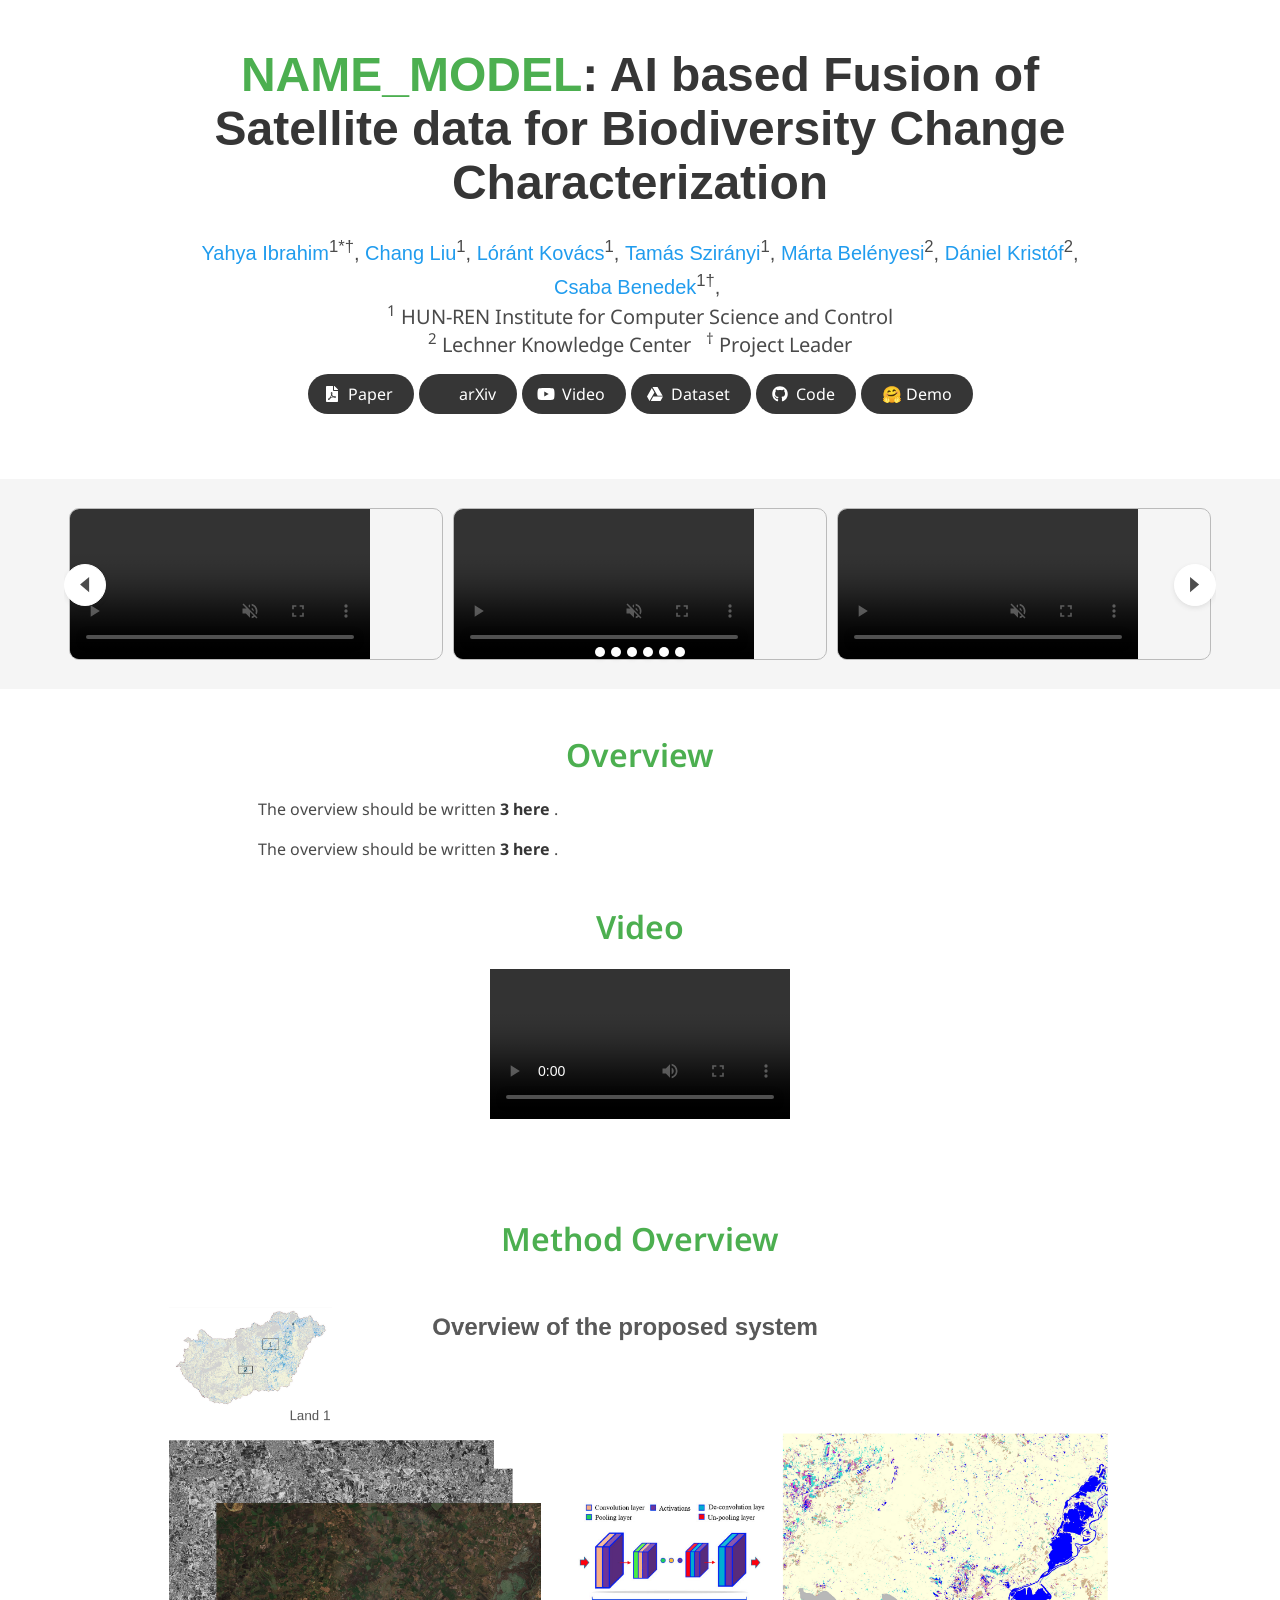
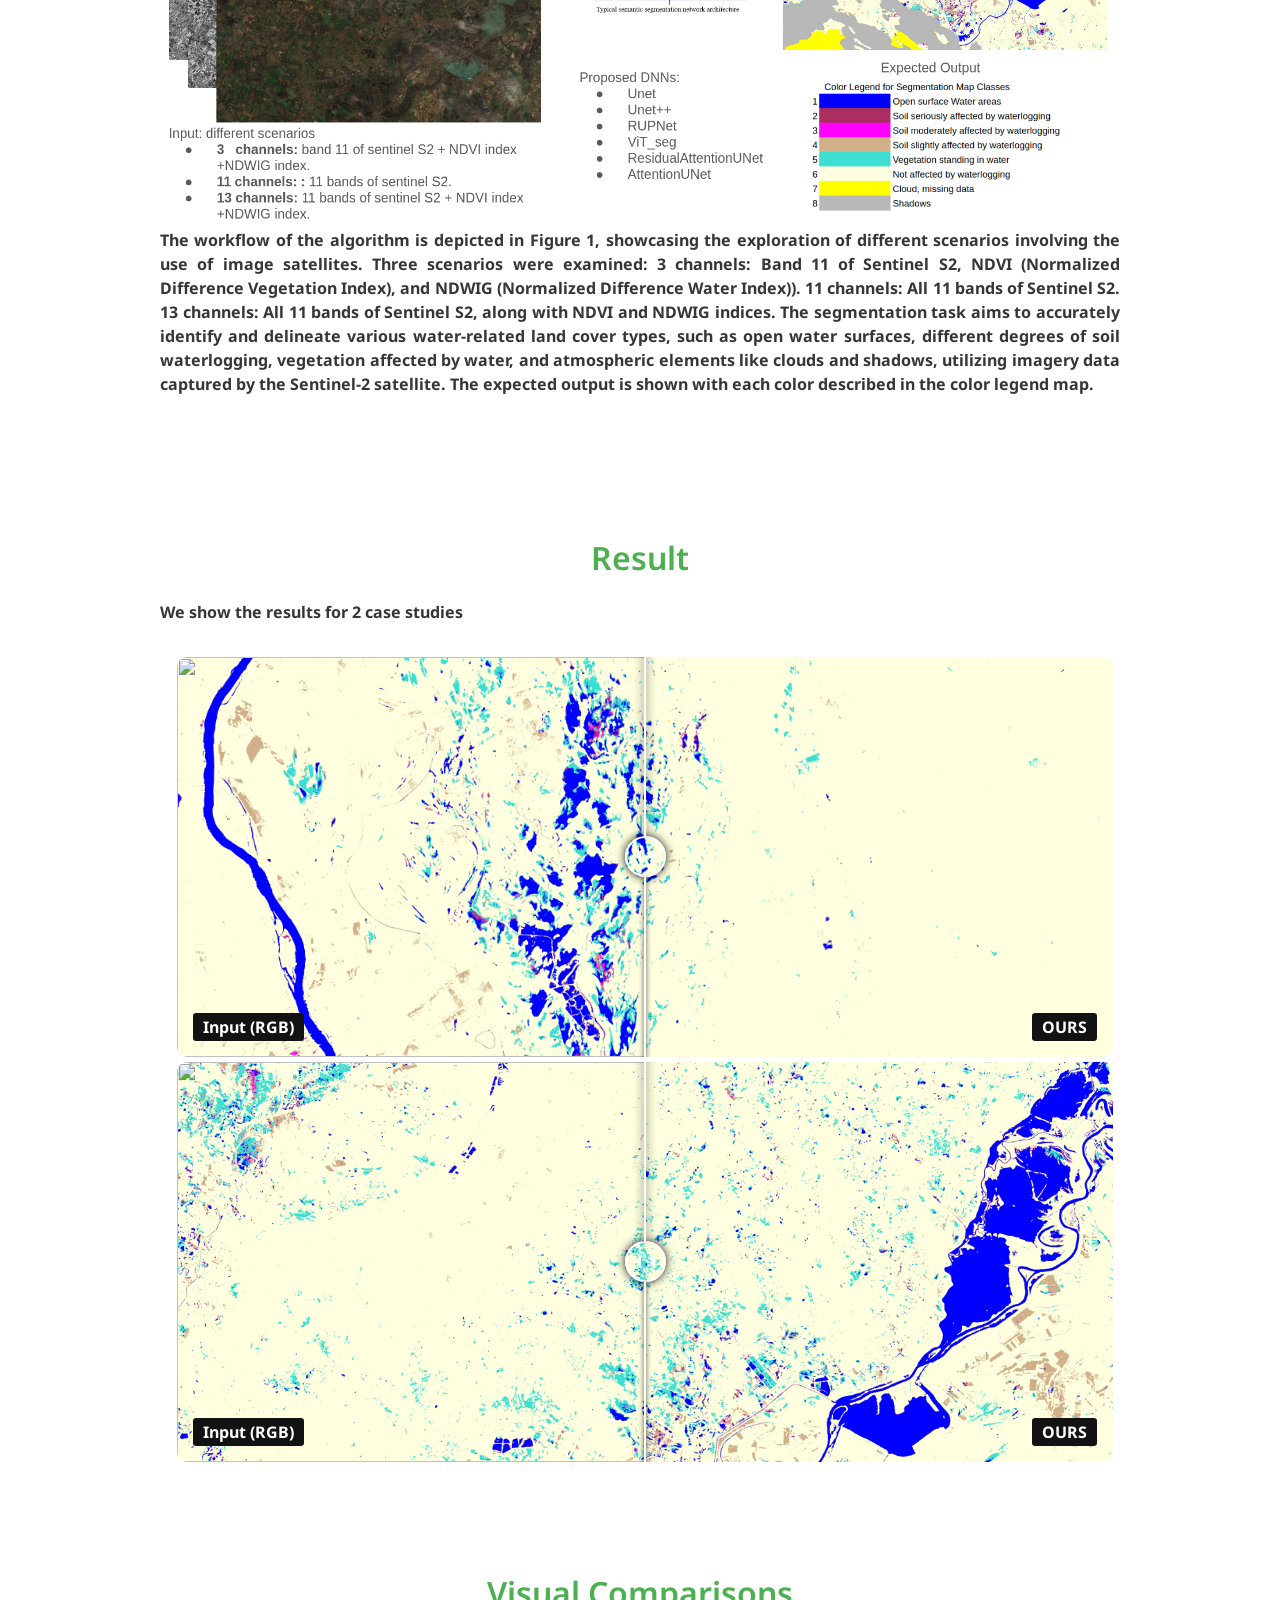
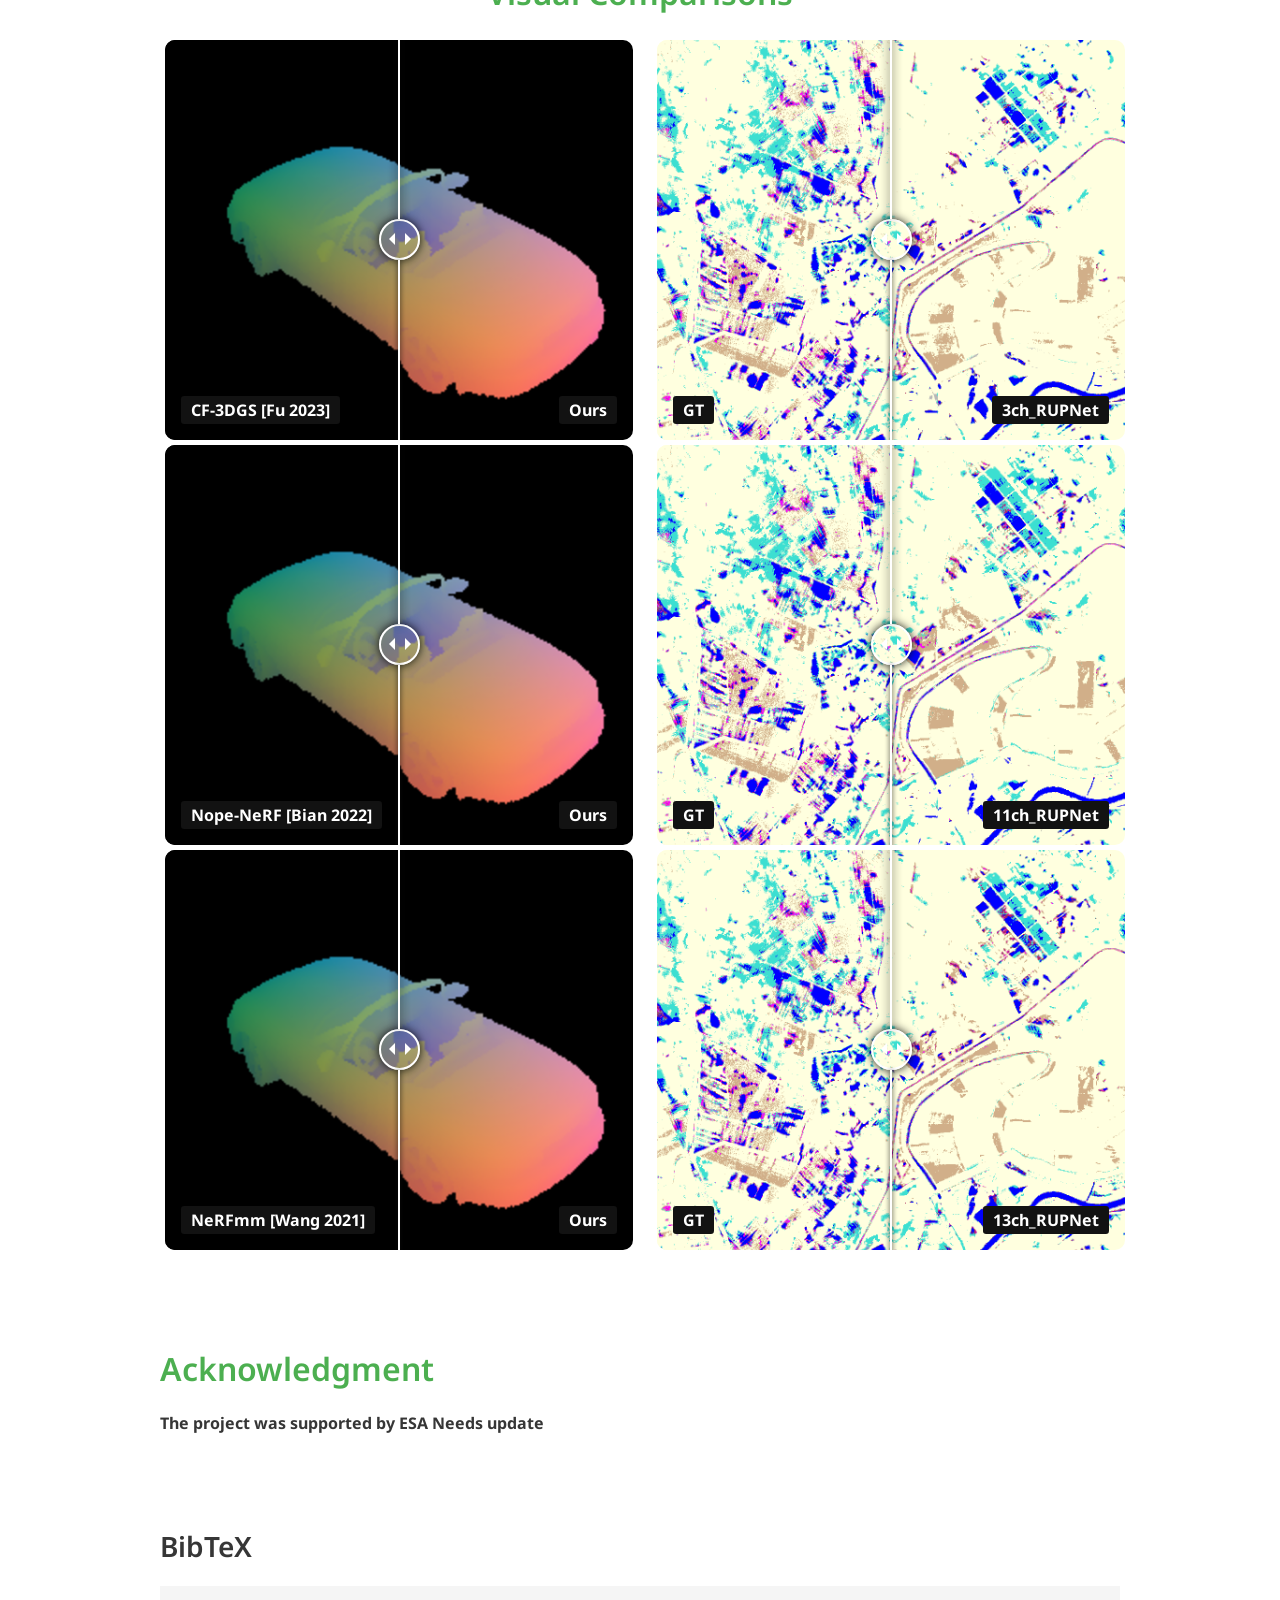
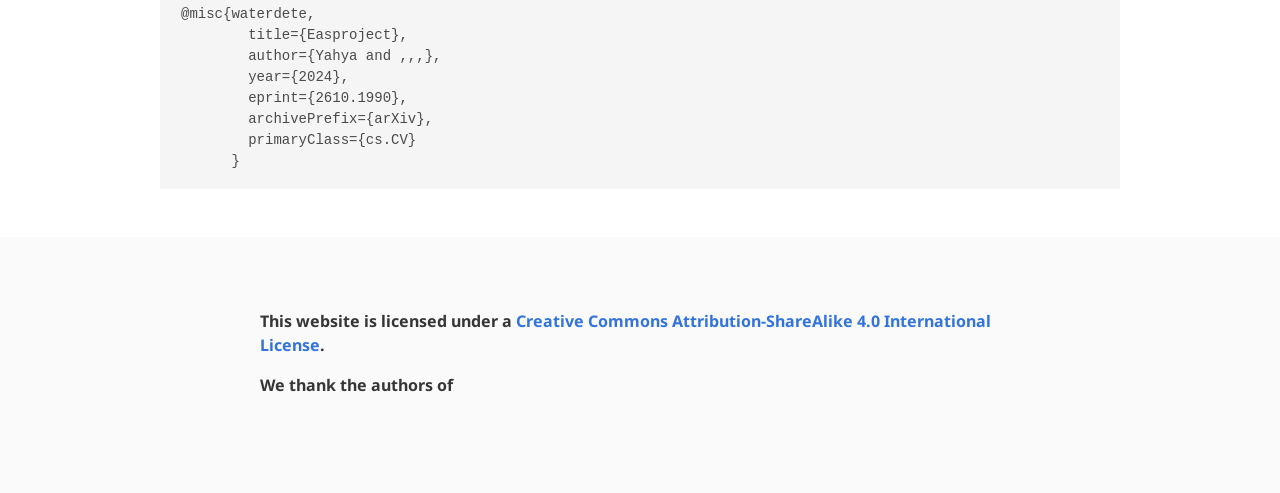
==== index.html @ 088ad0be "Update index.html" ====
<!DOCTYPE html>
<html>

<head>
  <!-- Google tag (gtag.js) -->
  <script async src="https://www.googletagmanager.com/gtag/js?id=G-55V1E709SK"></script>
  <script>
    window.dataLayer = window.dataLayer || [];
    function gtag(){dataLayer.push(arguments);}
    gtag('js', new Date());

    gtag('config', 'G-55V1E709SK');
  </script>

  <meta charset="utf-8">
  <meta name="description"
    content="AI based Fusion of Satellite data for Biodiversity Change Characterization">
  <meta name="keywords" content="AI, Satellite, Biodiversity, ESA">
  <meta name="viewport" content="width=device-width, initial-scale=1">
  <title>AI based Fusion of Satellite data for Biodiversity Change Characterization
  </title>

  <!-- Global site tag (gtag.js) - Google Analytics -->
  <script async src="https://www.googletagmanager.com/gtag/js?id=G-PYVRSFMDRL"></script>
  <script>
    window.dataLayer = window.dataLayer || [];

    function gtag() {
      dataLayer.push(arguments);
    }

    gtag('js', new Date());

    gtag('config', 'G-PYVRSFMDRL');
  </script>

  <link href="https://fonts.googleapis.com/css?family=Google+Sans|Noto+Sans|Castoro" rel="stylesheet">

  <link rel="stylesheet" href="./static/css/bulma.min.css">
  <link rel="stylesheet" href="./static/css/bulma-carousel.min.css">
  <link rel="stylesheet" href="./static/css//bulma-slider.min.css">
  <link rel="stylesheet" href="./static/css/fontawesome.all.min.css">
  <link rel="stylesheet" href="https://cdn.jsdelivr.net/gh/jpswalsh/academicons@1/css/academicons.min.css">
  <link rel="stylesheet" href="./static/css/index.css">

  <script src="https://ajax.googleapis.com/ajax/libs/jquery/3.5.1/jquery.min.js"></script>
  <script defer src="./static/js/fontawesome.all.min.js"></script>
  <script src="./static/js/bulma-carousel.min.js"></script>
  <script src="./static/js/bulma-slider.min.js"></script>
  <script src="./static/js/index.js"></script>
  <script src="./static/js/script.js"></script>

</head>

<body>

  <!-- <nav class="navbar" role="navigation" aria-label="main navigation">
  <div class="navbar-brand">
    <a role="button" class="navbar-burger" aria-label="menu" aria-expanded="false">
      <span aria-hidden="true"></span>
      <span aria-hidden="true"></span>
      <span aria-hidden="true"></span>
    </a>
  </div>
  <div class="navbar-menu">
    <div class="navbar-start" style="flex-grow: 1; justify-content: center;">
      <a class="navbar-item" href="">
      <span class="icon">
          <i class="fas fa-home"></i>
      </span>
      </a>
      <div class="navbar-item has-dropdown is-hoverable">
        <a class="navbar-link">
          More Research
        </a>
        <div class="navbar-dropdown">
          <a class="navbar-item" href="https://hypernerf.github.io">
            HyperNeRF
          </a>
          <a class="navbar-item" href="https://nerfies.github.io">
            Nerfies
          </a>
          <a class="navbar-item" href="https://latentfusion.github.io">
            LatentFusion
          </a>
          <a class="navbar-item" href="https://photoshape.github.io">
            PhotoShape
          </a>
        </div>
      </div>
    </div>
  </div>
</nav> -->


  <section class="hero">
    <div class="hero-body">
      <div class="container is-max-desktop">
        <div class="columns is-centered">
          <div class="column has-text-centered">
            <h1 class="title is-1 publication-title"><span
                style="color: #4CAF50 ;font-weight: bolder;">NAME_MODEL</span>: AI based Fusion of Satellite data for Biodiversity Change Characterization</h1>
            <div class="is-size-5 publication-authors">
              <span class="author-block">  
                <a href="https://scholar.google.com/citations?user=1ShbTvIAAAAJ&hl=en&oi=ao">Yahya Ibrahim</a><sup>1</sup><sup>*&dagger;</sup>,</span>
              <span class="author-block">
                <a href="https://scholar.google.com/citations?user=-azXsEwAAAAJ&hl=en">Chang Liu</a><sup>1</sup>,</span>
              <span class="author-block">
                <a href="https://scholar.google.com/citations?user=1IrhfMcAAAAJ&hl=en">Lóránt Kovács</a><sup>1</sup>,</span>
              <span class="author-block">
                <a href="https://scholar.google.com/citations?user=ykcDa9UAAAAJ&hl=en">Tamás Szirányi</a><sup>1</sup>,</span>
              <span class="author-block">
                <a href="https://www.researchgate.net/profile/Marta-Belenyesi-2">Márta Belényesi</a><sup>2</sup>,</span>
              <span class="author-block">
                <a href="https://scholar.google.com/citations?user=5u8-lusAAAAJ&hl=en&oi=ao">Dániel Kristóf</a><sup>2</sup>,</span>
              <span class="author-block">
                <a href="https://scholar.google.com/citations?user=aq0QsHYAAAAJ&hl=en">Csaba Benedek</a><sup>1</sup><sup>&dagger;</sup>,</span>
              <span class="author-block">
                
          </div>

          <!-- affiliations -->
          <div class="subtitle is-size-5">
          <!-- <div class="is-size-5 publication-authors"> -->
            <sup>1</sup> HUN-REN Institute for Computer Science and Control <br>
            <sup>2</sup> Lechner Knowledge Center &nbsp;
            <sup>&dagger;</sup> Project Leader
            <!-- <span class="author-block"><sup>1</sup> HUN-REN Institute for Computer Science and Control </span>
            <span class="author-block"><sup>2</sup> Lechner Knowledge Center</span> <br>
          </div>

          <!-- TODO: update paper and video link once upload -->
          <div class="column has-text-centered">
            <!-- <div class="publication-links"> -->
              <!-- PDF Link. -->
              <span class="link-block">
              <a href="https://arxiv.org/pdf/2403.20309.pdf"
                 class="external-link button is-normal is-rounded is-dark">
                <span class="icon">
                    <i class="fas fa-file-pdf"></i>
                </span>
                <span>Paper</span>
              </a>
              </span>
              <span class="link-block">
              <a href="https://arxiv.org/abs/2403.20309"
                 class="external-link button is-normal is-rounded is-dark">
                <span class="icon">
                    <i class="ai ai-arxiv"></i>
                </span>
                <span>arXiv</span>
              </a>
            </span>
              <!-- Video Link. -->
              <span class="link-block">
                <a href="https://www.youtube.com/watch?v=fxf_ypd7eD8" class="external-link button is-normal is-rounded is-dark">
                  <span class="icon">
                    <i class="fab fa-youtube"></i>
                  </span>
                  <span>Video</span>
                </a>
              </span>
            <span class="link-block">
  <a href="YOUR_DATASET_URL" class="external-link button is-normal is-rounded is-dark">
    <span class="icon">
      <i class="fab fa-google-drive"></i>
    </span>
    <span>Dataset</span>
  </a>
</span>
              <!-- Code Link. -->
              <span class="link-block">
                <a href="https://github.com/NVlabs/InstantSplat"
                  class="external-link button is-normal is-rounded is-dark">
                  <span class="icon">
                    <i class="fab fa-github"></i>
                  </span>
                  <span>Code</span>
                </a>
              </span>
              <!-- Demo Link. -->
              <span class="link-block">
                <a href="https://huggingface.co/spaces/Yahyasztaki/water_flooding_1"
                  class="external-link button is-normal is-rounded is-dark">
                  <span>🤗 Demo</span>
                </a>
              </span>
            </div>


          <!-- Video Link. -->
          <!-- <span class="link-block">
                  <a href="https://youtu.be/470hul75bSM" class="external-link button is-normal is-rounded is-dark">
                    <span class="icon">
                      <i class="fab fa-youtube"></i>
                    </span>
                    <span>Video</span>
                  </a> -->
          </span>
          <!-- Code Link. -->
          <!-- <span class="link-block">
                  <a href="https://github.com/VITA-Group/Instantsplat"
                    class="external-link button is-normal is-rounded is-dark">
                    <span class="icon">
                      <i class="fab fa-github"></i>
                    </span>
                    <span>Code</span>
                  </a>
                </span> -->
        </div>

      </div>
    </div>
    </div>
    </div>
    </div>
  </section>


  

  <section class="hero is-light is-small">
    <div class="hero-body">
      <div class="container">
        <div id="results-carousel" class=" carousel results-carousel">        
          <div class="item item-family">
            <video poster="" id="family" autoplay controls muted loop playsinline height="100%">
              <source src="./video.webm"
                      type="video/webm">
            </video>
          </div>          
          <div class="item item-horse">
            <video poster="" id="horse" autoplay controls muted loop playsinline height="100%">
              <source src="./video2.webm"
                      type="video/webm">
            </video>
          </div>
          <div class="item item-barn">
            <video poster="" id="barn" autoplay controls muted loop playsinline height="100%">
              <source src="./video.webm"
                      type="video/webm">
            </video>
          </div>
          <div class="item item-ignatius">
            <video poster="" id="ignatius" autoplay controls muted loop playsinline height="100%">
              <source src="./static/videos/ignatius.mp4"
                      type="video/mp4">
            </video>
          </div>
          <div class="item item-room">
            <video poster="" id="room" autoplay controls muted loop playsinline height="100%">
              <source src="./static/videos/5c3a_3_view.mp4"
                      type="video/mp4">
            </video>

        </div>
        <p>The results shown are derived from <strong>3 training views</strong>. Our method estimates poses, which are then interpolated to render the video.</p>
      </div>
    </div>
  </section>
    





  <section class="section">
    <div class="container is-max-desktop">
      <!-- Abstract. -->
      <div class="columns is-centered has-text-centered">
        <div class="column is-four-fifths">
          <h2 class="title is-3">Overview</h2>
          <div class="content has-text-justified">

            <p>
              The overview should be written <strong>3 here </strong>. 
                </p>
            <p>
              The overview should be written <strong>3 here </strong>. 
                </p>


          </div>
        </div>
      </div>
      <!--/ Abstract. -->
      <div class="column is-four-fifths"></div>
      <div class="has-text-centered">
        <h2 class="title is-3">Video</h2>
        <!-- TODO replace the place holder video with the correct video and delete the plaveholder video from folder -->
        <video controls>
          <source src="static/videos/demo1.mp4" type="video/mp4">
          <!-- <source src="static/videos/InstantSplat.mp4" type="video/mp4"> -->
          Your browser does not support the video.
        </video>
        <!-- The following is the way to insert through link -->
        <!-- <div class="publication-video">
          <iframe width="560" height="315" src="https://www.youtube.com/embed/470hul75bSM?si=7F9NL8zWbU9GtqHb"
            title="YouTube video player" frameborder="0" allow="accelerometer; autoplay; 
         encrypted-media; " allowfullscreen></iframe> -->
      </div>
    </div>
    </div>
  </section>


  <section class="section">
    <div class="container is-max-desktop">
      <!-- Concurrent Work. -->
      <div class="columns is-centered has-text-centered">
        <div class="column is-full-width">
          <h2 class="title is-3">Method Overview</h2>
          <div class="content has-text-justified">
            <img src="./images/overflow.png">

            <p><strong>The workflow of the algorithm is depicted in Figure 1, showcasing the exploration of different scenarios involving the use of image satellites. Three scenarios were examined:
3 channels: Band 11 of Sentinel S2, NDVI (Normalized Difference Vegetation Index), and NDWIG (Normalized Difference Water Index)).
11 channels: All 11 bands of Sentinel S2.
13 channels: All 11 bands of Sentinel S2, along with NDVI and NDWIG indices.
The segmentation task aims to accurately identify and delineate various water-related land cover types, such as open water surfaces, different degrees of soil waterlogging, vegetation affected by water, and atmospheric elements like clouds and shadows, utilizing imagery data captured by the Sentinel-2 satellite. The expected output is shown with each color described in the color legend map.
</p>

          </div>
        </div>
      </div>
      <!--/ Concurrent Work. -->

    </div>
  </section>



  <section class="section">
    <div class="container is-max-desktop">
      <div class="columns is-centered has-text-centered">
        <div class="column is-full-width">
          <h2 class="title is-3">Result</h2>
          <div class="content has-text-justified">
           
            <p>We show the results for 2 case studies </p>

        
              <div class="column">
            <div class="columns is-centered">
              <div class="column content">
                      <div id="examplemine" class="bal-container-small">

                    <div class="bal-after">
                      <img src="./20240129.png">
                      <div class="bal-afterPosition afterLabel" style="z-index:1;">
                         OURS
                      </div>
                    </div>
     <div class="bal-before" style="width:75.4968152866242%;">
                      <div class="bal-before-inset" style="width: 1024px;">
                        <img src="./rgb.jpg">
                        <div class="bal-beforePosition beforeLabel">
                          Input (RGB)
                        </div>
                      </div>
                    </div>
                        
                    <div class="bal-handle" style="left:25.4968152866242%;">
                      <span class=" handle-left-arrow"></span>
                      <span class="handle-right-arrow"></span>
                    </div>
                     
                  </div>
                                      <div id="examplemine2" class="bal-container-small">

                    <div class="bal-after">
                      <img src="./20240129_11_oursss.png">
                      <div class="bal-afterPosition afterLabel" style="z-index:1;">
                         OURS
                      </div>
                    </div>
     <div class="bal-before" style="width:75.4968152866242%;">
                      <div class="bal-before-inset" style="width: 1024px;">
                        <img src="./test3_3.jpg">
                        <div class="bal-beforePosition beforeLabel">
                          Input (RGB)
                        </div>
                      </div>
                    </div>
                        
                    <div class="bal-handle" style="left:25.4968152866242%;">
                      <span class=" handle-left-arrow"></span>
                      <span class="handle-right-arrow"></span>
                    </div>
                     
                  </div>
                      </div>
      </div>
    </div>
          </div>
      </div>
    </div>

  </section>


  <section class="section">
    <div class="container is-max-desktop ">
      <div class=" has-text-centered">
        <h2 class="title is-3">Visual Comparisons</h2>
        <div class="content has-text-justified">
          <p>

          </p>
        </div>
        <div class="columns is-centered">
          <!-- Visual Effects. -->
          <div class="column">
            <div class="content">
              <div class="columns is-centered">
                <div class="column is-full-width">
                  <div id="example1" class="bal-container-small">

                    <div class="bal-after">
                      <img src="./locations_005.png">
                      <div class="bal-afterPosition afterLabel" style="z-index:1;">
                        Ours
                      </div>
                    </div>

                    <div class="bal-before" style="width:96.4968152866242%;">
                      <div class="bal-before-inset" style="width: 512px;">
                        <img src="./locations_005.png">
                        <div class="bal-beforePosition beforeLabel">
                          CF-3DGS [Fu 2023]
                        </div>
                      </div>
                    </div>

                    <div class="bal-handle" style="left:96.4968152866242%;">
                      <span class=" handle-left-arrow"></span>
                      <span class="handle-right-arrow"></span>
                    </div>

                  </div>


                  <div id="example2" class="bal-container-small">

                    <div class="bal-after">
                      <img src="./locations_005.png">
                      <div class="bal-afterPosition afterLabel">
                        Ours
                      </div>
                    </div>

                    <div class="bal-before" style="width: 50%;">
                      <div class="bal-before-inset" style="width: 512px;">
                        <img src="./locations_005.png">
                        <div class="bal-beforePosition beforeLabel">
                          Nope-NeRF [Bian 2022]
                        </div>
                      </div>
                    </div>

                    <div class="bal-handle" style="left: 50%;">
                      <span class=" handle-left-arrow"></span>
                      <span class="handle-right-arrow"></span>
                    </div>
                  </div>
                  <div id="example3" class="bal-container-small">

                    <div class="bal-after">
                      <img src="./locations_005.png">
                      <div class="bal-afterPosition afterLabel">
                        Ours
                      </div>
                    </div>

                    <div class="bal-before" style="width: 50%;">
                      <div class="bal-before-inset" style="width: 512px;">
                        <img src="./locations_005.png">
                        <div class="bal-beforePosition beforeLabel">
                          NeRFmm [Wang 2021]
                        </div>
                      </div>
                    </div>

                    <div class="bal-handle" style="left: 50%;">
                      <span class=" handle-left-arrow"></span>
                      <span class="handle-right-arrow"></span>
                    </div>
                  </div>

                </div>
              </div>
            </div>
          </div>


          <!--/ Visual Effects. -->

          <!-- Matting. -->
          <div class="column">
            <div class="columns is-centered">
              <div class="column content">

                <div id="example4" class="bal-container-small">
                  <div class="bal-after">
                    <img src="./images/20240129_3ch_RUPNet.png">
                    <div class="bal-afterPosition afterLabel" style="z-index:1;">
                      3ch_RUPNet
                    </div>
                  </div>

                  <div class="bal-before" style="width:62.10191082802548%;">
                    <div class="bal-before-inset" style="width: 512px;">
                      <img src="./images/20240129_GT.png">
                      <div class="bal-beforePosition beforeLabel">
                        GT
                      </div>
                    </div>
                  </div>

                  <div class="bal-handle" style="left:62.10191082802548%;">
                    <span class=" handle-left-arrow"></span>
                    <span class="handle-right-arrow"></span>
                  </div>

                </div>

                <div id="example5" class="bal-container-small">
                  <div class="bal-after">
                    <img src="./images/20240129_11ch_RUPNet.png">
                    <div class="bal-afterPosition afterLabel" style="z-index:1;">
                      11ch_RUPNet
                    </div>
                  </div>

                  <div class="bal-before" style="width:56.77179962894249%;">
                    <div class="bal-before-inset" style="width: 512px;">
                      <img src="./images/20240129_GT.png">
                      <div class="bal-beforePosition beforeLabel">
                        GT
                      </div>
                    </div>
                  </div>

                  <div class="bal-handle" style="left:56.77179962894249%;">
                    <span class=" handle-left-arrow"></span>
                    <span class="handle-right-arrow"></span>
                  </div>

                </div>
                <div id="example6" class="bal-container-small">
                  <div class="bal-after">
                    <img src="./images/20240129_13ch_RUPNet.png">
                    <div class="bal-afterPosition afterLabel" style="z-index:1;">
                      13ch_RUPNet
                    </div>
                  </div>

                  <div class="bal-before" style="width:56.77179962894249%;">
                    <div class="bal-before-inset" style="width: 512px;">
                      <img src="./images/20240129_GT.png">
                      <div class="bal-beforePosition beforeLabel">
                        GT
                      </div>
                    </div>
                  </div>

                  <div class="bal-handle" style="left:56.77179962894249%;">
                    <span class=" handle-left-arrow"></span>
                    <span class="handle-right-arrow"></span>
                  </div>
                </div>
              </div>
            </div>
          </div>
        </div>
      </div>


    </div>
  </section>

  <script>
    new BeforeAfter({
      id: '#example1'
    });
    new BeforeAfter({
      id: '#example2'
    });
    new BeforeAfter({
      id: '#example3'
    });
    new BeforeAfter({
      id: '#example4'
    });
    new BeforeAfter({
      id: '#example5'
    });
    new BeforeAfter({
      id: '#example6'
    });
    new BeforeAfter({
      id: '#examplemine'
    });
    new BeforeAfter({
      id: '#examplemine2'
    });



  </script>


<section class="section">
  <div class="container is-max-desktop">
    <div class="columns is-centered">
      <div class="column is-full-width">
        <h2 class="title is-3">Acknowledgment</h2>

        <div class="content has-text-justified">
          <p>
           The project was supported by ESA  Needs update
          </p>
         
        </div>
      </div>
    </div>

  </div>
</section> 


  <section class="section" id="BibTeX">
    <div class="container is-max-desktop content">
      <h2 class="title">BibTeX</h2>
      <pre><code>@misc{waterdete,
        title={Easproject}, 
        author={Yahya and ,,,},
        year={2024},
        eprint={2610.1990},
        archivePrefix={arXiv},
        primaryClass={cs.CV}
      }</code></pre>
    </div>
  </section>
  

  <!-- TODO: update the arxiv link and github -->
  <footer class="footer">
    <div class="container">
      <div class="content has-text-centered">
        <!-- <a class="icon-link" href="">
          <i class="fas fa-file-pdf"></i>
        </a> -->
        <!-- <a class="icon-link" href="" class="external-link" disabled>
          <i class="fab fa-github"></i> -->
        </a>
      </div>
      <div class="columns is-centered">
        <div class="column is-8">
          <div class="content">
            <p>
              This website is licensed under a <a rel="license"
                href="http://creativecommons.org/licenses/by-sa/4.0/">Creative
                Commons Attribution-ShareAlike 4.0 International License</a>.
            </p>
            <p>
              We thank the authors of

            </p>
          </div>
        </div>
      </div>
    </div>
  </footer>

</body>

</html>
---- static/css/index.css ----
body {
  font-family: 'Noto Sans', sans-serif;
}


.footer .icon-link {
    font-size: 25px;
    color: #000;
}

.link-block a {
    margin-top: 5px;
    margin-bottom: 5px;
}

.dnerf {
  font-variant: small-caps;
}


.teaser .hero-body {
  padding-top: 0;
  padding-bottom: 3rem;
}

.teaser {
  font-family: 'Google Sans', sans-serif;
}


.publication-title {
}

.publication-banner {
  max-height: parent;

}



.publication-banner video {
  position: relative;
  left: auto;
  top: auto;
  transform: none;
  object-fit: fit;
}

.publication-header .hero-body {
}

.publication-title {
    font-family: 'Google Sans', sans-serif;
}

.publication-authors {
    font-family: 'Google Sans', sans-serif;
}

.publication-venue {
    color: #555;
    width: fit-content;
    font-weight: bold;
}

.publication-awards {
    color: #ff3860;
    width: fit-content;
    font-weight: bolder;
}

.publication-authors {
}

.publication-authors a {
   color: hsl(204, 86%, 53%) !important;
}

.publication-authors a:hover {
    text-decoration: underline;
}

.author-block {
  display: inline-block;
}

.publication-banner img {
}

.publication-authors {
  /*color: #4286f4;*/
}

.publication-video {
    position: relative;
    width: 100%;
    height: 0;
    padding-bottom: 56.25%;

    overflow: hidden;
    border-radius: 10px !important;
}

.publication-video iframe {
    position: absolute;
    top: 0;
    left: 0;
    width: 100%;
    height: 100%;
}

.publication-body img {
}

.results-carousel {
  overflow: hidden;

}

.results-carousel .item {
  margin: 5px;
  overflow: hidden;
  border: 1px solid #bbb;
  border-radius: 10px;
  padding: 0;
  font-size: 0;
}

.results-carousel video {
  margin: 0;
}


.interpolation-panel {
  background: #f5f5f5;
  border-radius: 10px;
}

.interpolation-panel .interpolation-image {
  width: 100%;
  border-radius: 5px;
}

.interpolation-video-column {
}

.interpolation-panel .slider {
  margin: 0 !important;
}

.interpolation-panel .slider {
  margin: 0 !important;
}

#interpolation-image-wrapper {
  width: 100%;
}
#interpolation-image-wrapper img {
  border-radius: 5px;
}

.bal-container-small {
  position: relative;
  width: 100%;
  height: 400px;
  cursor: grab;
  overflow: hidden;
  border-radius: 10px;
  margin: 5px;
}

.bal-container-big {
  position: relative;
  width: 100%;
  height: 400px;
  cursor: grab;
  overflow: hidden;
}

.bal-after {
  display: block;
  position: absolute;
  top: 0;
  right: 0;
  bottom: 0;
  left: 0;
  width: 100%;
  height: 100%;
  overflow: hidden;
}

.bal-before {
  display: block;
  position: absolute;
  top: 0;
  /* right: 0; */
  bottom: 0;
  left: 0;
  width: 100%;
  height: 100%;
  z-index: 15;
  overflow: hidden;
}

.bal-before-inset {
  position: absolute;
  top: 0;
  bottom: 0;
  left: 0;
}

.bal-after img,
.bal-before img {
  object-fit: cover;
  position: absolute;
  width: 100%;
  height: 100%;
  object-position: 50% 50%;
  top: 0;
  bottom: 0;
  left: 0;
  -webkit-user-select: none;
  -khtml-user-select: none;
  -moz-user-select: none;
  -o-user-select: none;
  user-select: none;
}

.bal-beforePosition {
  background: #121212;
  color: #fff;
  left: 0;
  pointer-events: none;
  border-radius: 0.2rem;
  padding: 2px 10px;
}

.bal-afterPosition {
  background: #121212;
  color: #fff;
  right: 0;
  pointer-events: none;
  border-radius: 0.2rem;
  padding: 2px 10px;
}

.beforeLabel {
  position: absolute;
  bottom: 0;
  margin: 1rem;
  font-size: 1em;
  -webkit-user-select: none;
  -khtml-user-select: none;
  -moz-user-select: none;
  -o-user-select: none;
  user-select: none;
}

.afterLabel {
  position: absolute;
  bottom: 0;
  margin: 1rem;
  font-size: 1em;
  -webkit-user-select: none;
  -khtml-user-select: none;
  -moz-user-select: none;
  -o-user-select: none;
  user-select: none;
}

.bal-handle {
  height: 41px;
  width: 41px;
  position: absolute;
  left: 50%;
  top: 50%;
  margin-left: -20px;
  margin-top: -21px;
  border: 2px solid #fff;
  border-radius: 1000px;
  z-index: 20;
  pointer-events: none;
  box-shadow: 0 0 10px rgb(12, 12, 12);
}

.handle-left-arrow,
.handle-right-arrow {
  width: 0;
  height: 0;
  border: 6px inset transparent;
  position: absolute;
  top: 50%;
  margin-top: -6px;
}

.handle-left-arrow {
  border-right: 6px solid #fff;
  left: 50%;
  margin-left: -17px;
}

.handle-right-arrow {
  border-left: 6px solid #fff;
  right: 50%;
  margin-right: -17px;
}

.bal-handle::before {
  bottom: 50%;
  margin-bottom: 20px;
  box-shadow: 0 0 10px rgb(12, 12, 12);
}

.bal-handle::after {
  top: 50%;
  margin-top: 20.5px;
  box-shadow: 0 0 5px rgb(12, 12, 12);
}

.bal-handle::before,
.bal-handle::after {
  content: " ";
  display: block;
  width: 2px;
  background: #fff;
  height: 9999px;
  position: absolute;
  left: 50%;
  margin-left: -1.5px;
}

.section {
  width: 100%;
}


.title.is-3{
  color: #4CAF50;
}
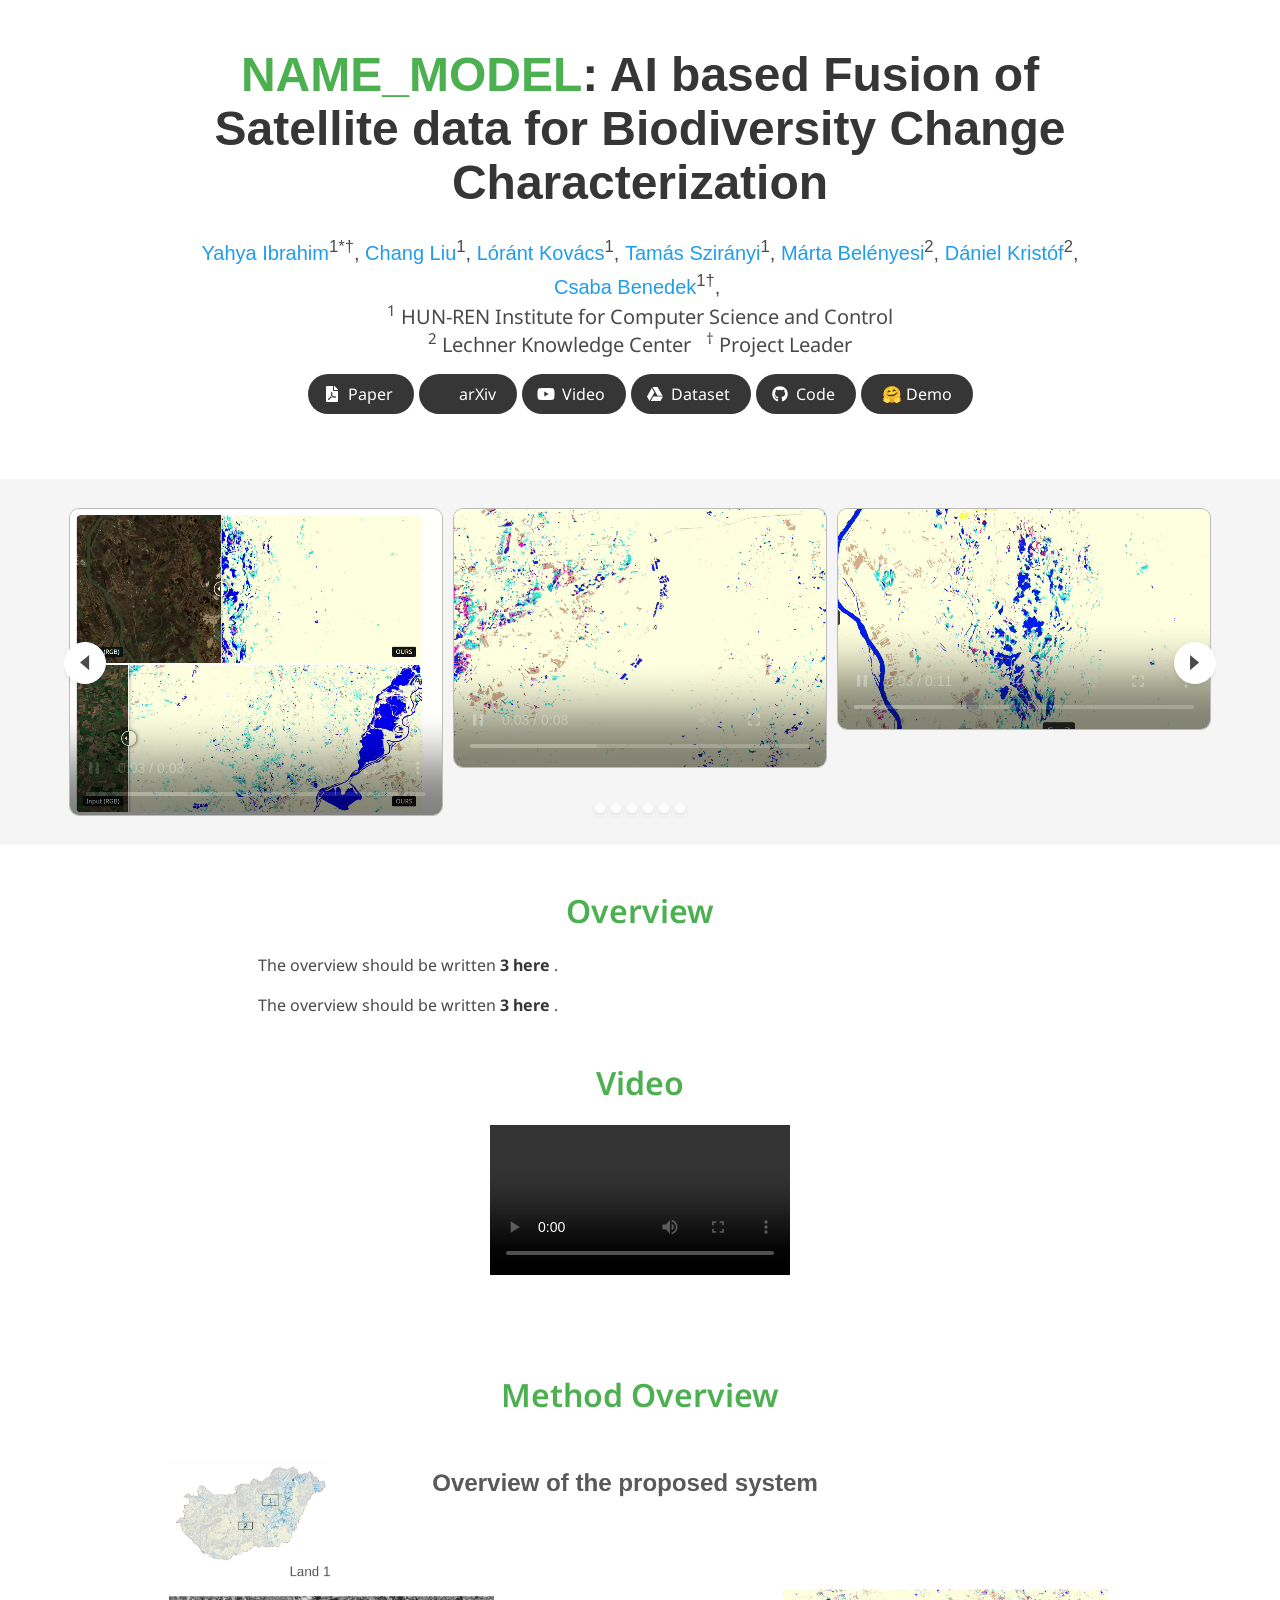
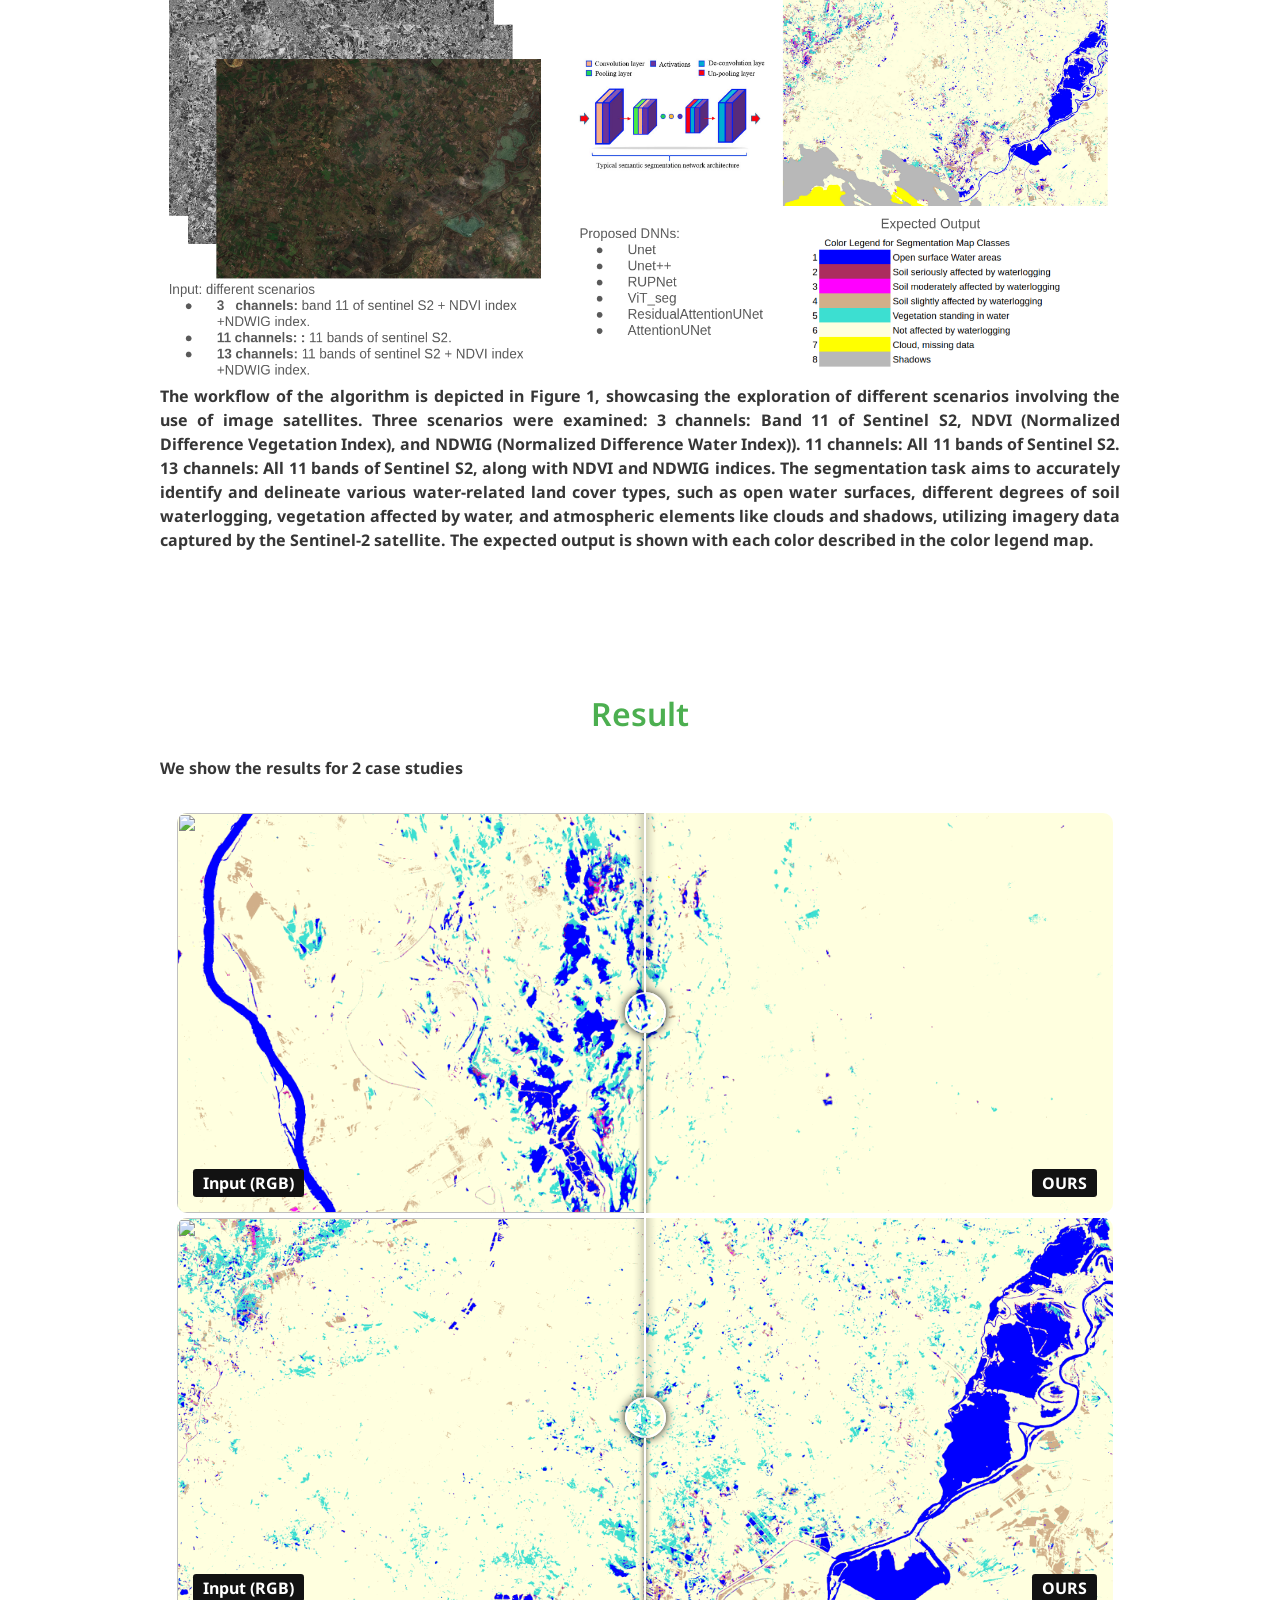
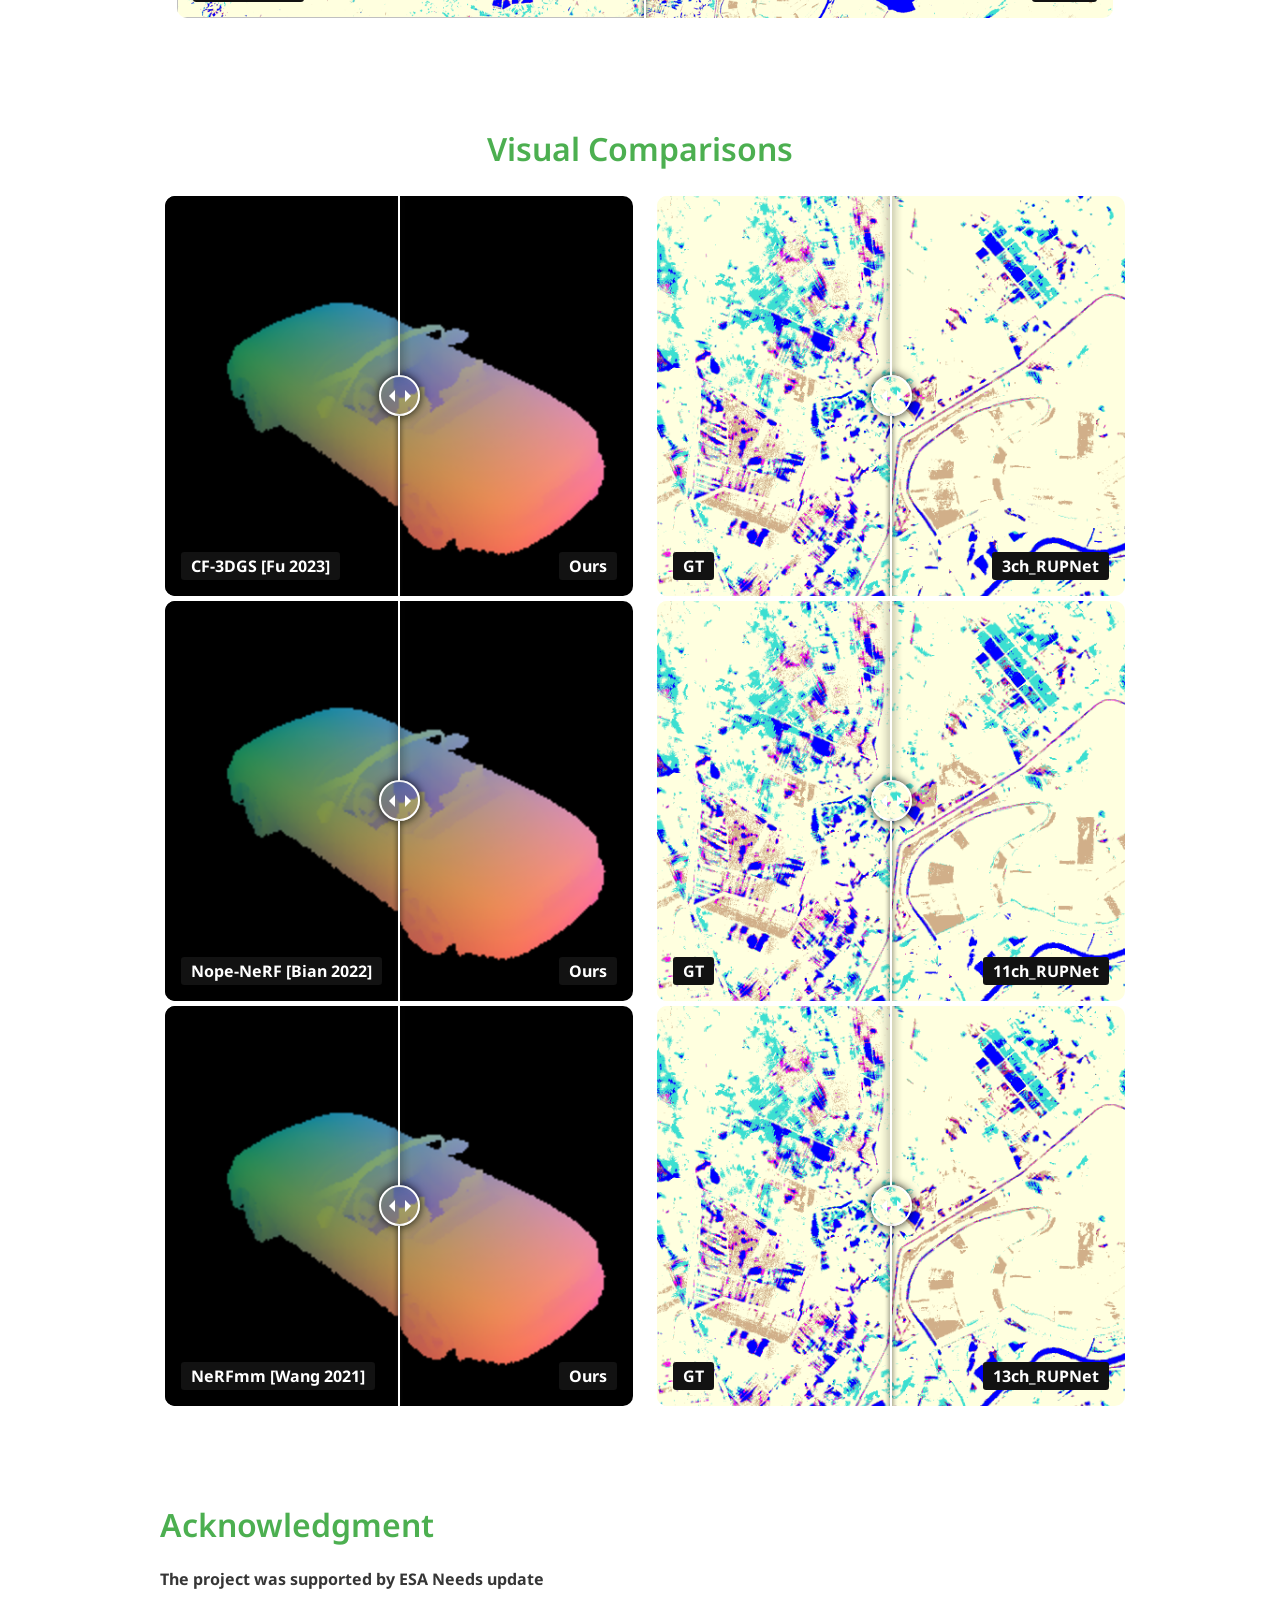
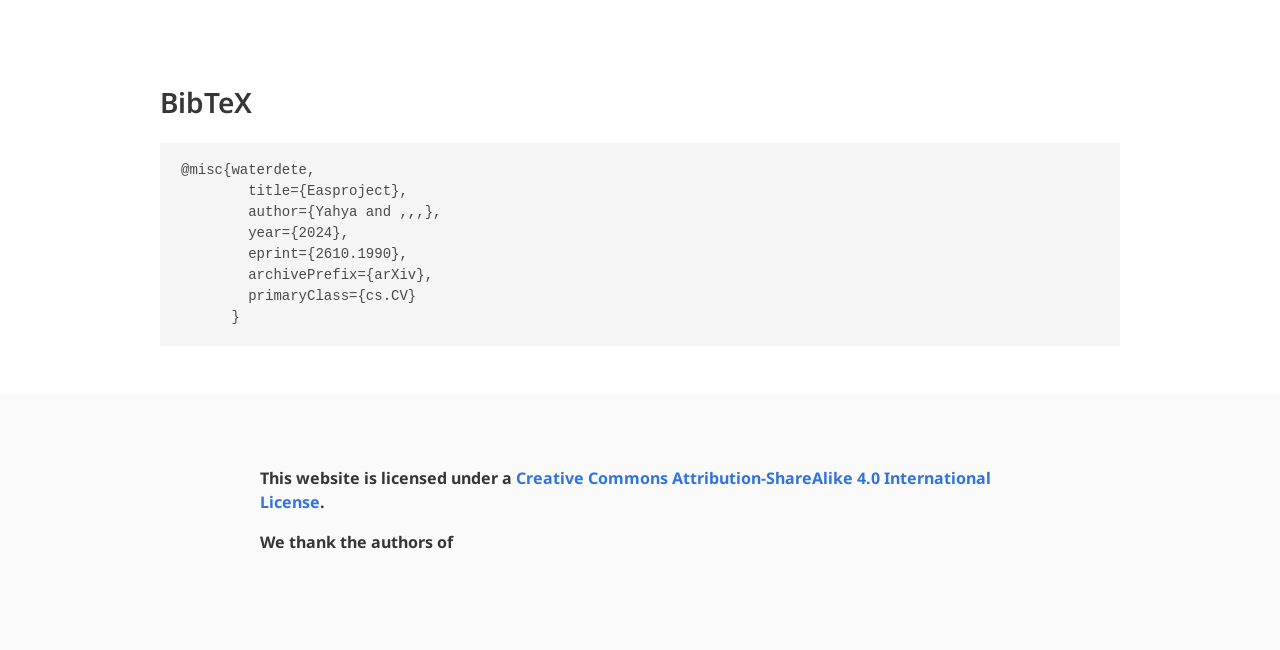
==== commit f79436ff: "Update index.html" ====
--- a/index.html
+++ b/index.html
@@ -237,7 +237,7 @@
           </div>
           <div class="item item-barn">
             <video poster="" id="barn" autoplay controls muted loop playsinline height="100%">
-              <source src="./video.webm"
+              <source src="./video3.webm"
                       type="video/webm">
             </video>
           </div>
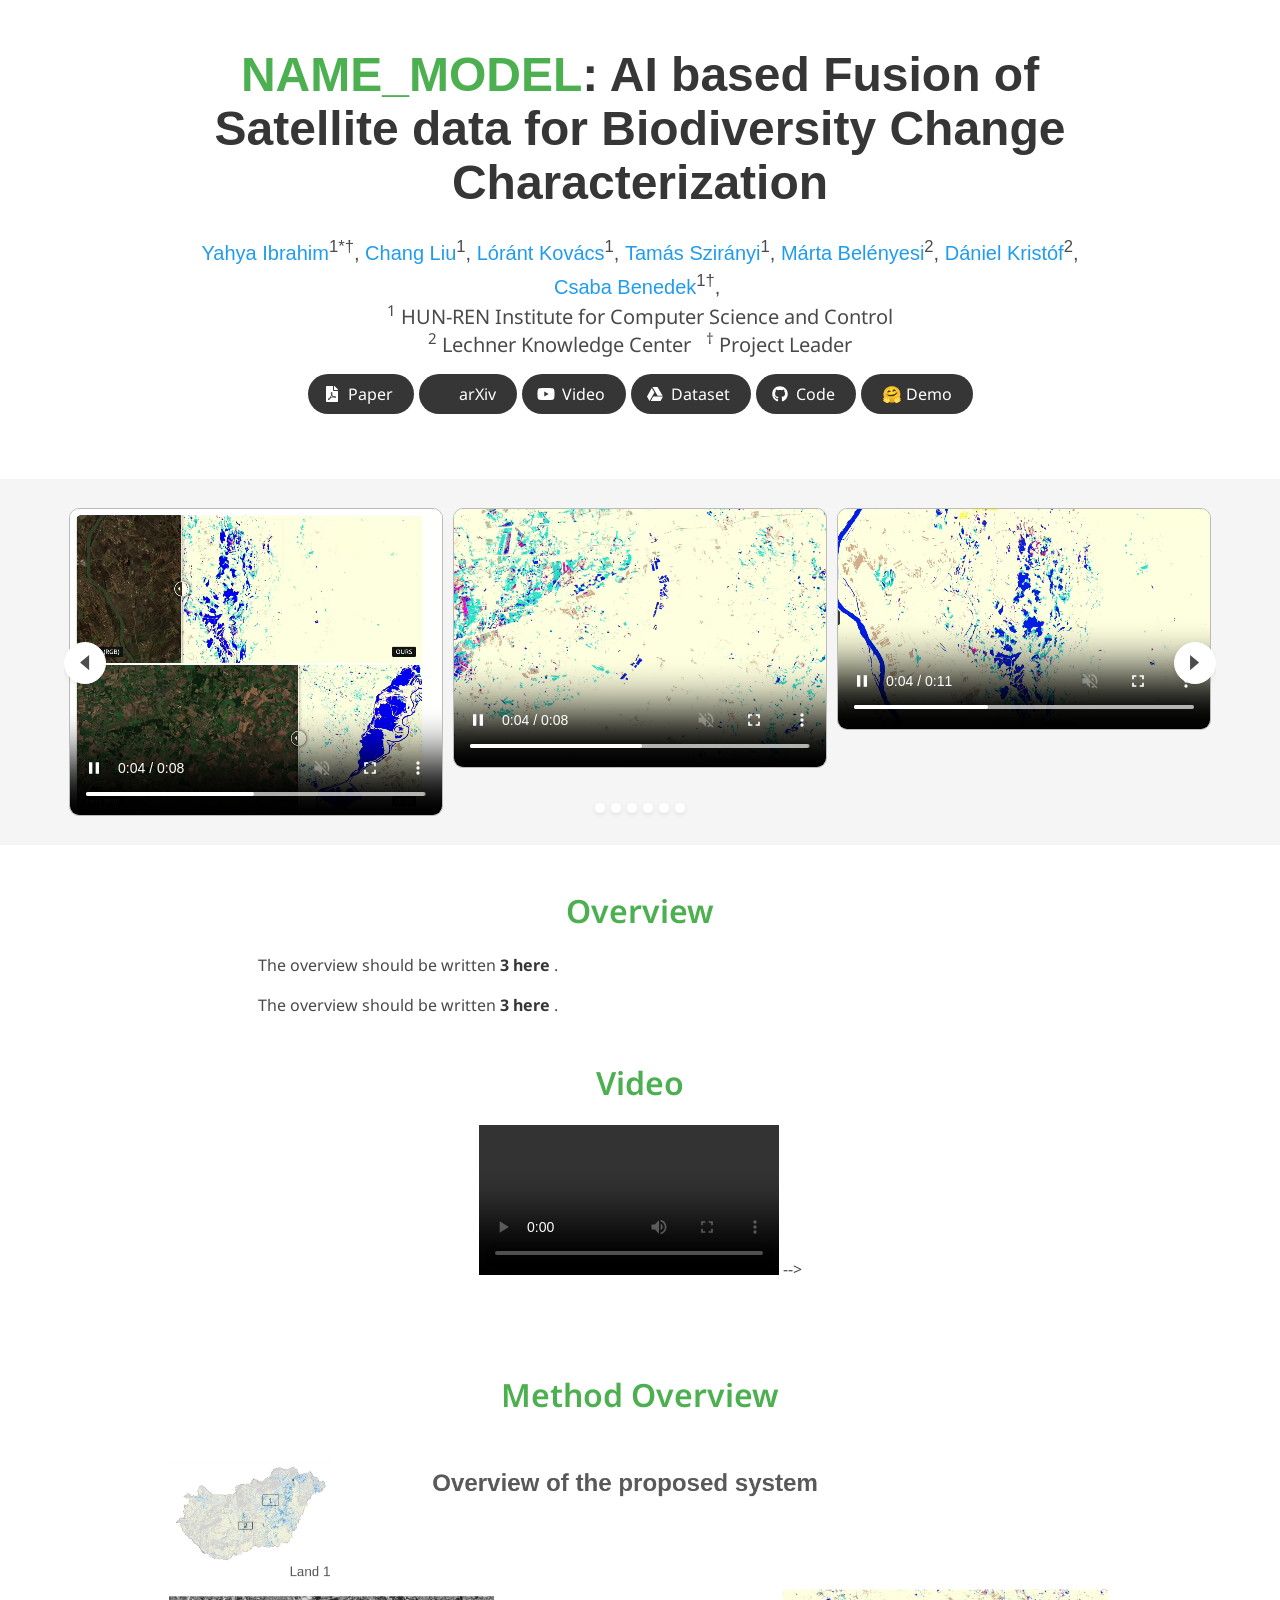
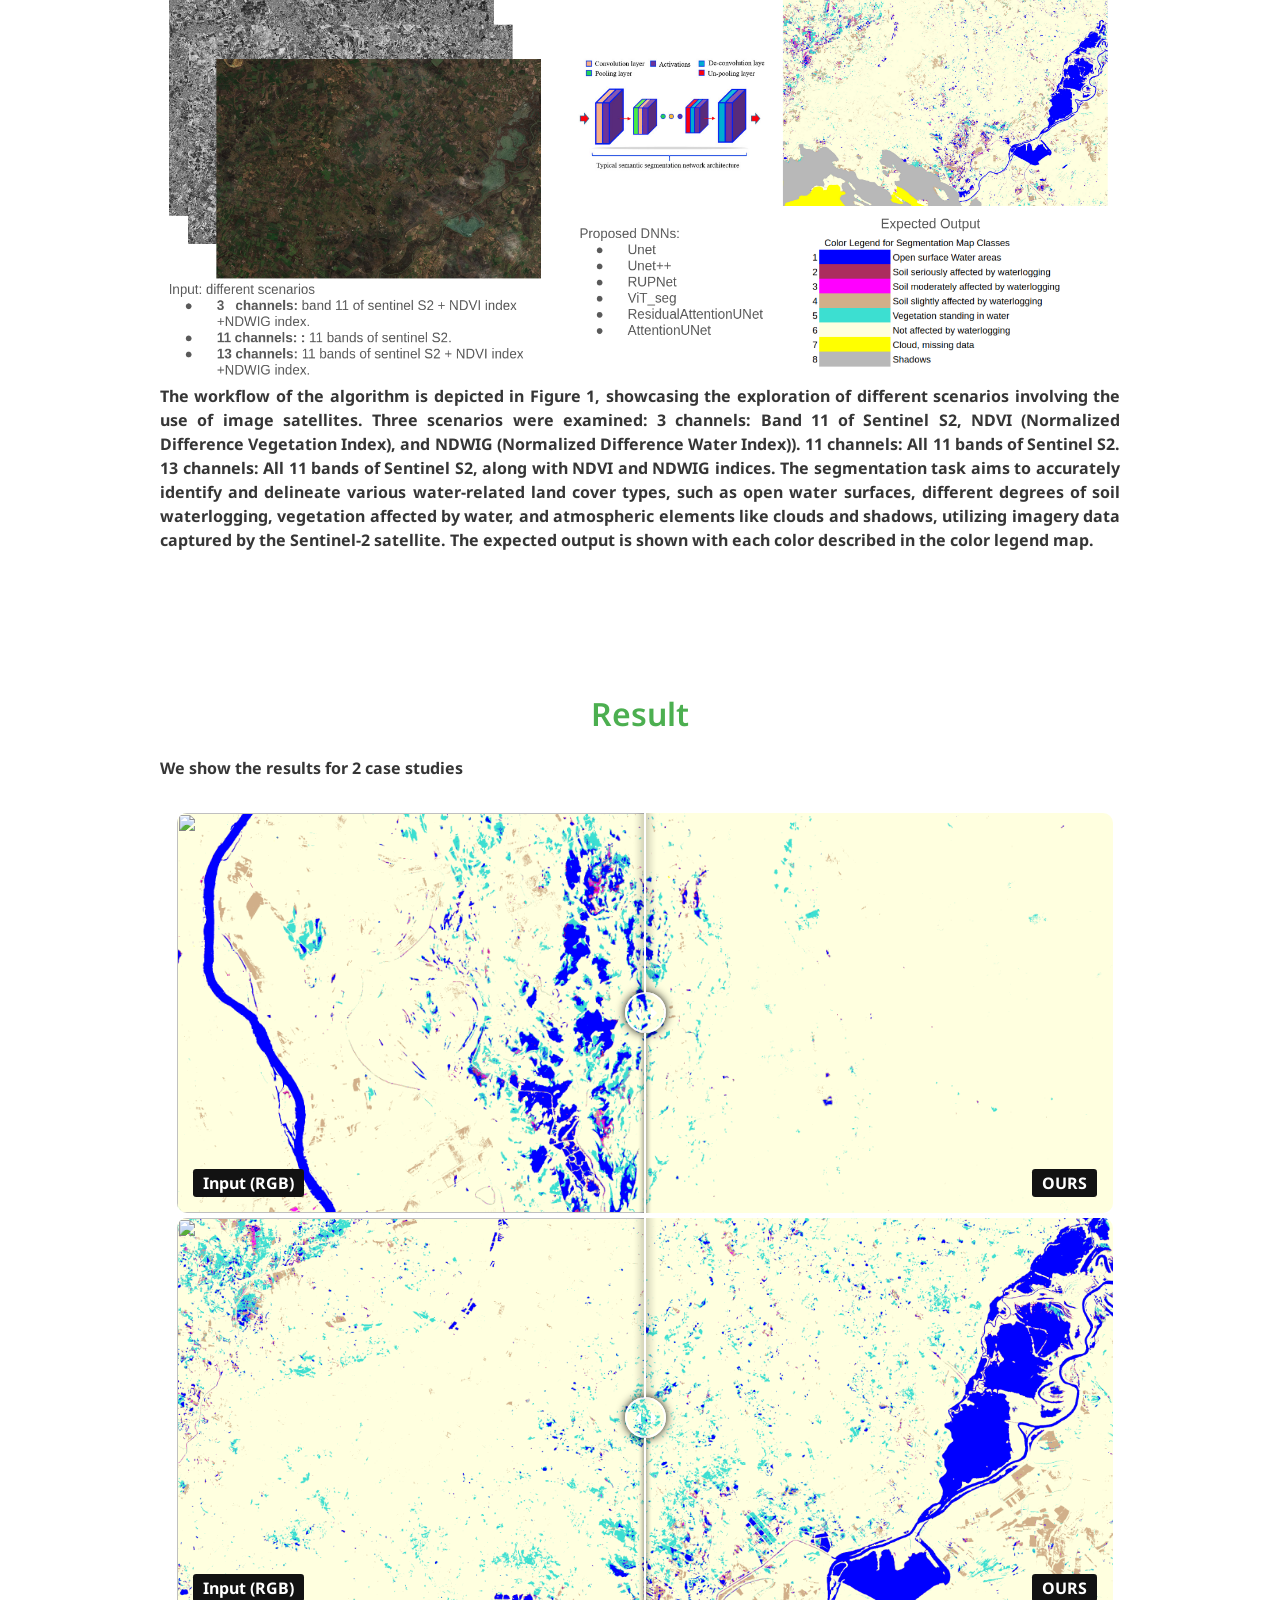
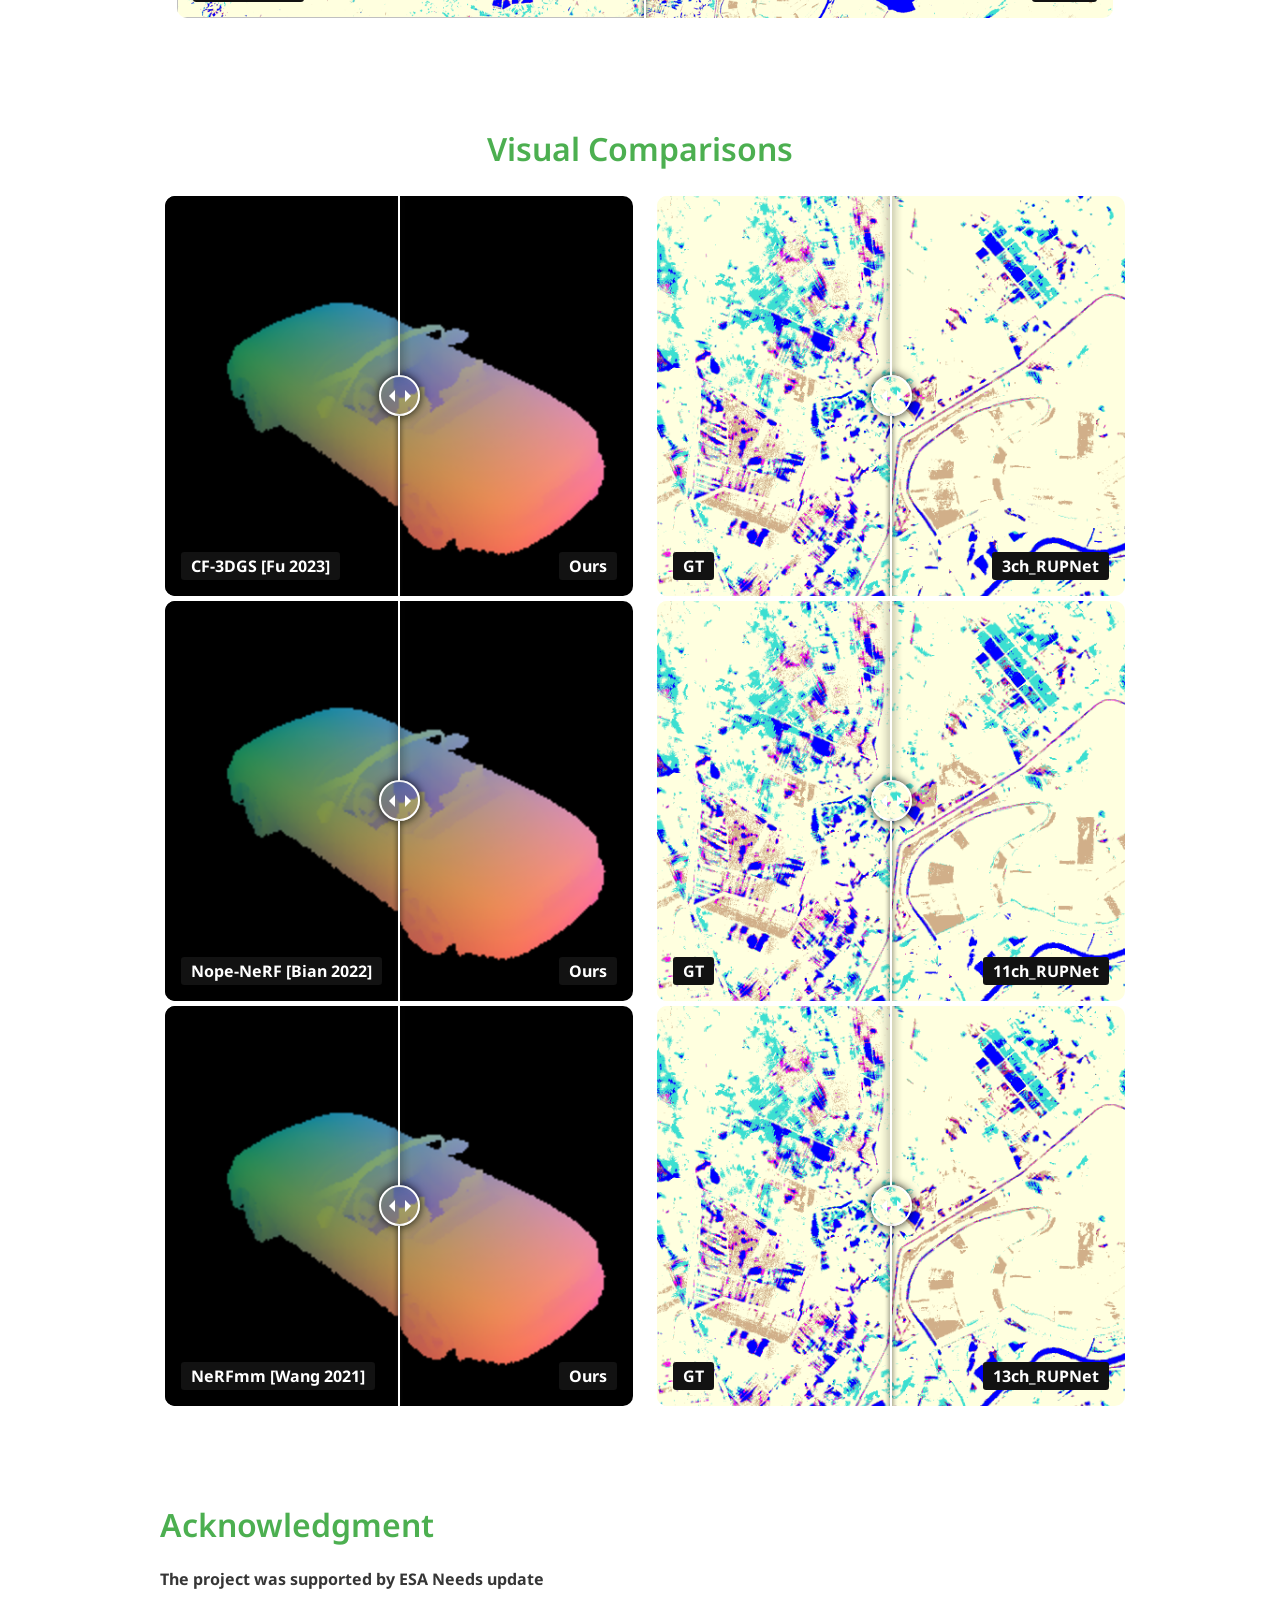
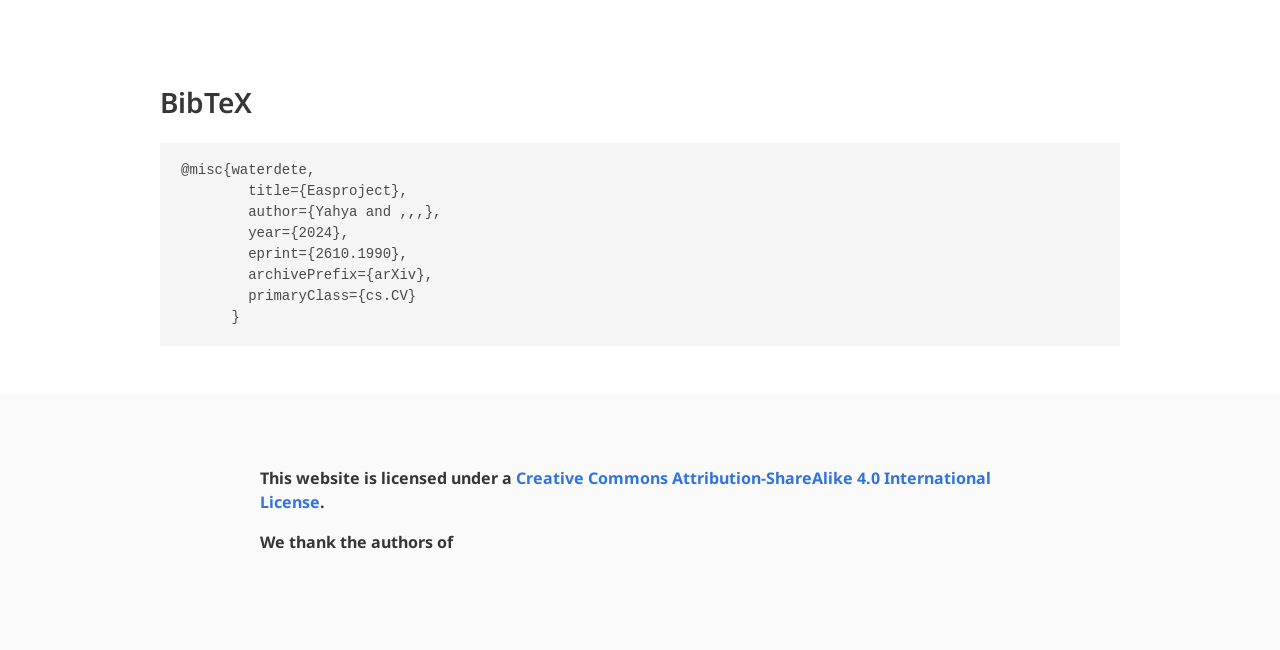
==== commit d0d548b5: "Update index.html" ====
--- a/index.html
+++ b/index.html
@@ -283,6 +283,7 @@
           </div>
         </div>
       </div>
+      <!--
       <!--/ Abstract. -->
       <div class="column is-four-fifths"></div>
       <div class="has-text-centered">
@@ -298,6 +299,7 @@
           <iframe width="560" height="315" src="https://www.youtube.com/embed/470hul75bSM?si=7F9NL8zWbU9GtqHb"
             title="YouTube video player" frameborder="0" allow="accelerometer; autoplay; 
          encrypted-media; " allowfullscreen></iframe> -->
+         -->
       </div>
     </div>
     </div>
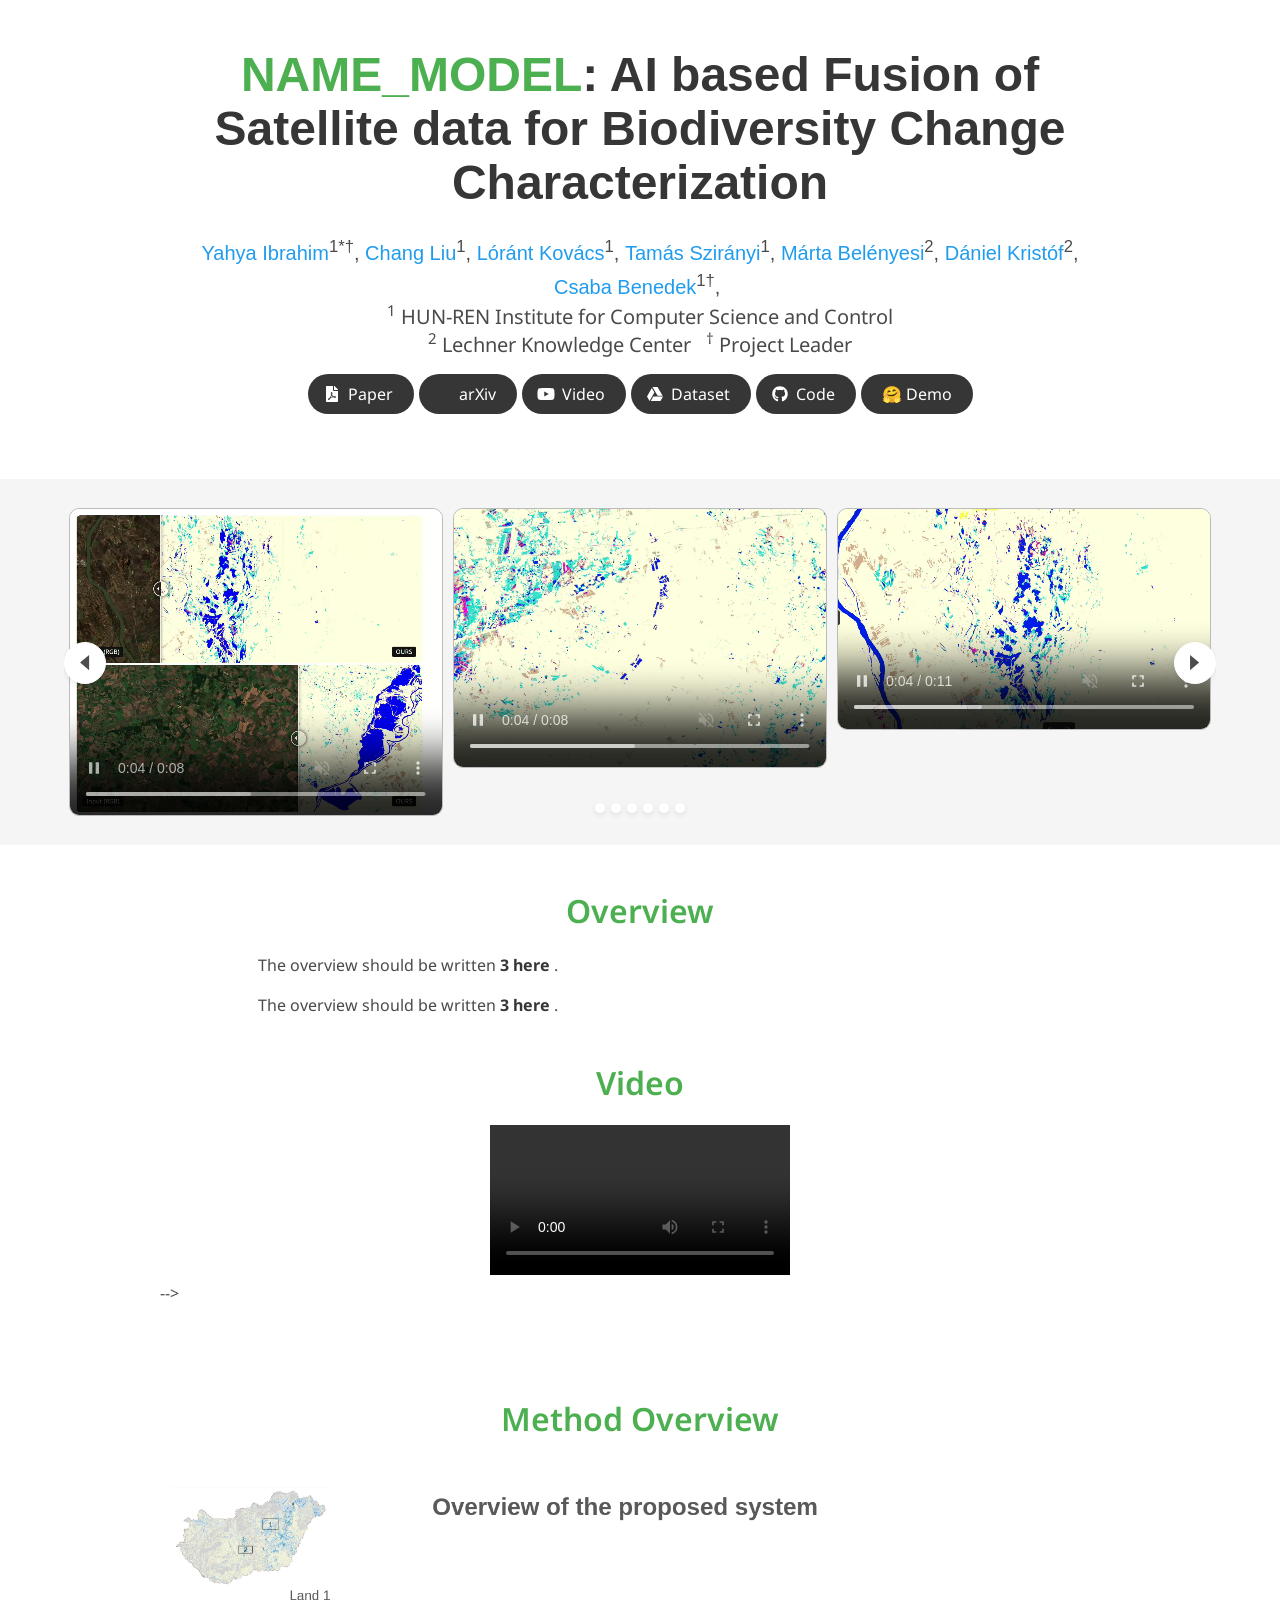
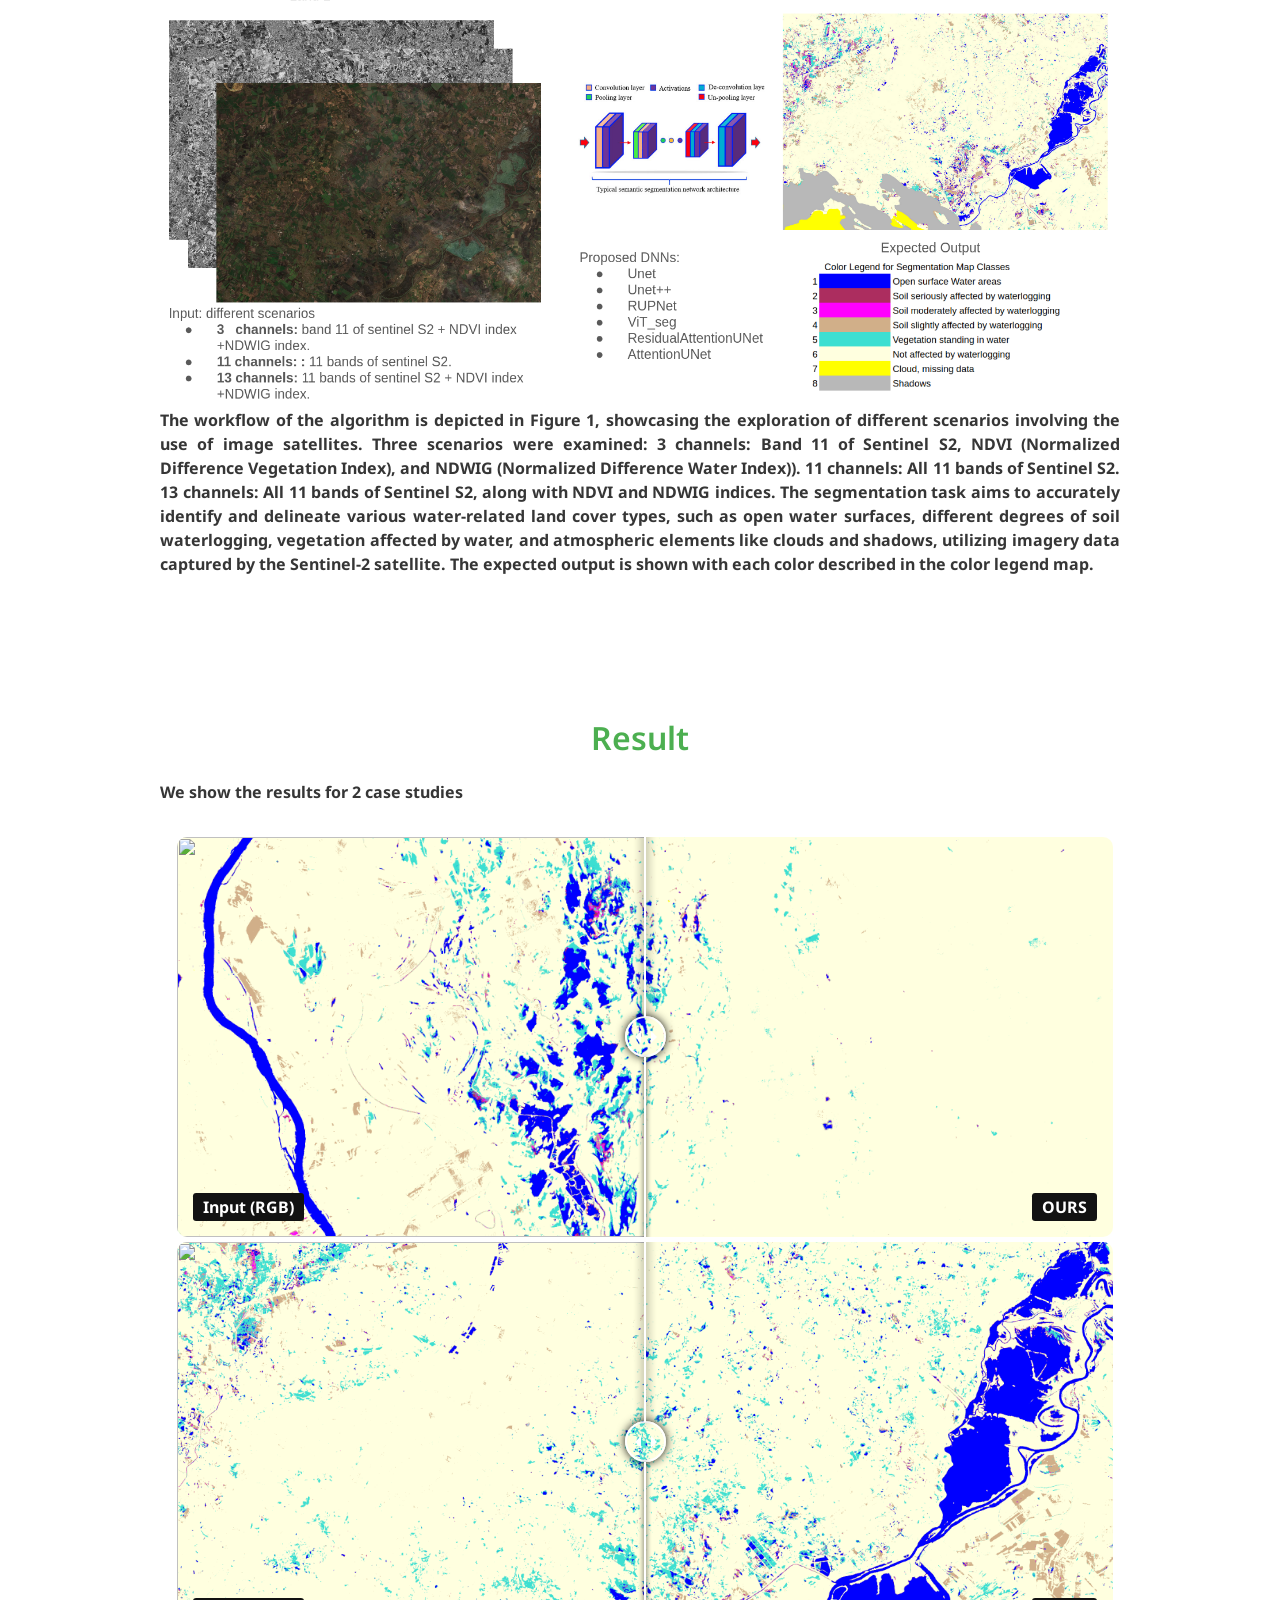
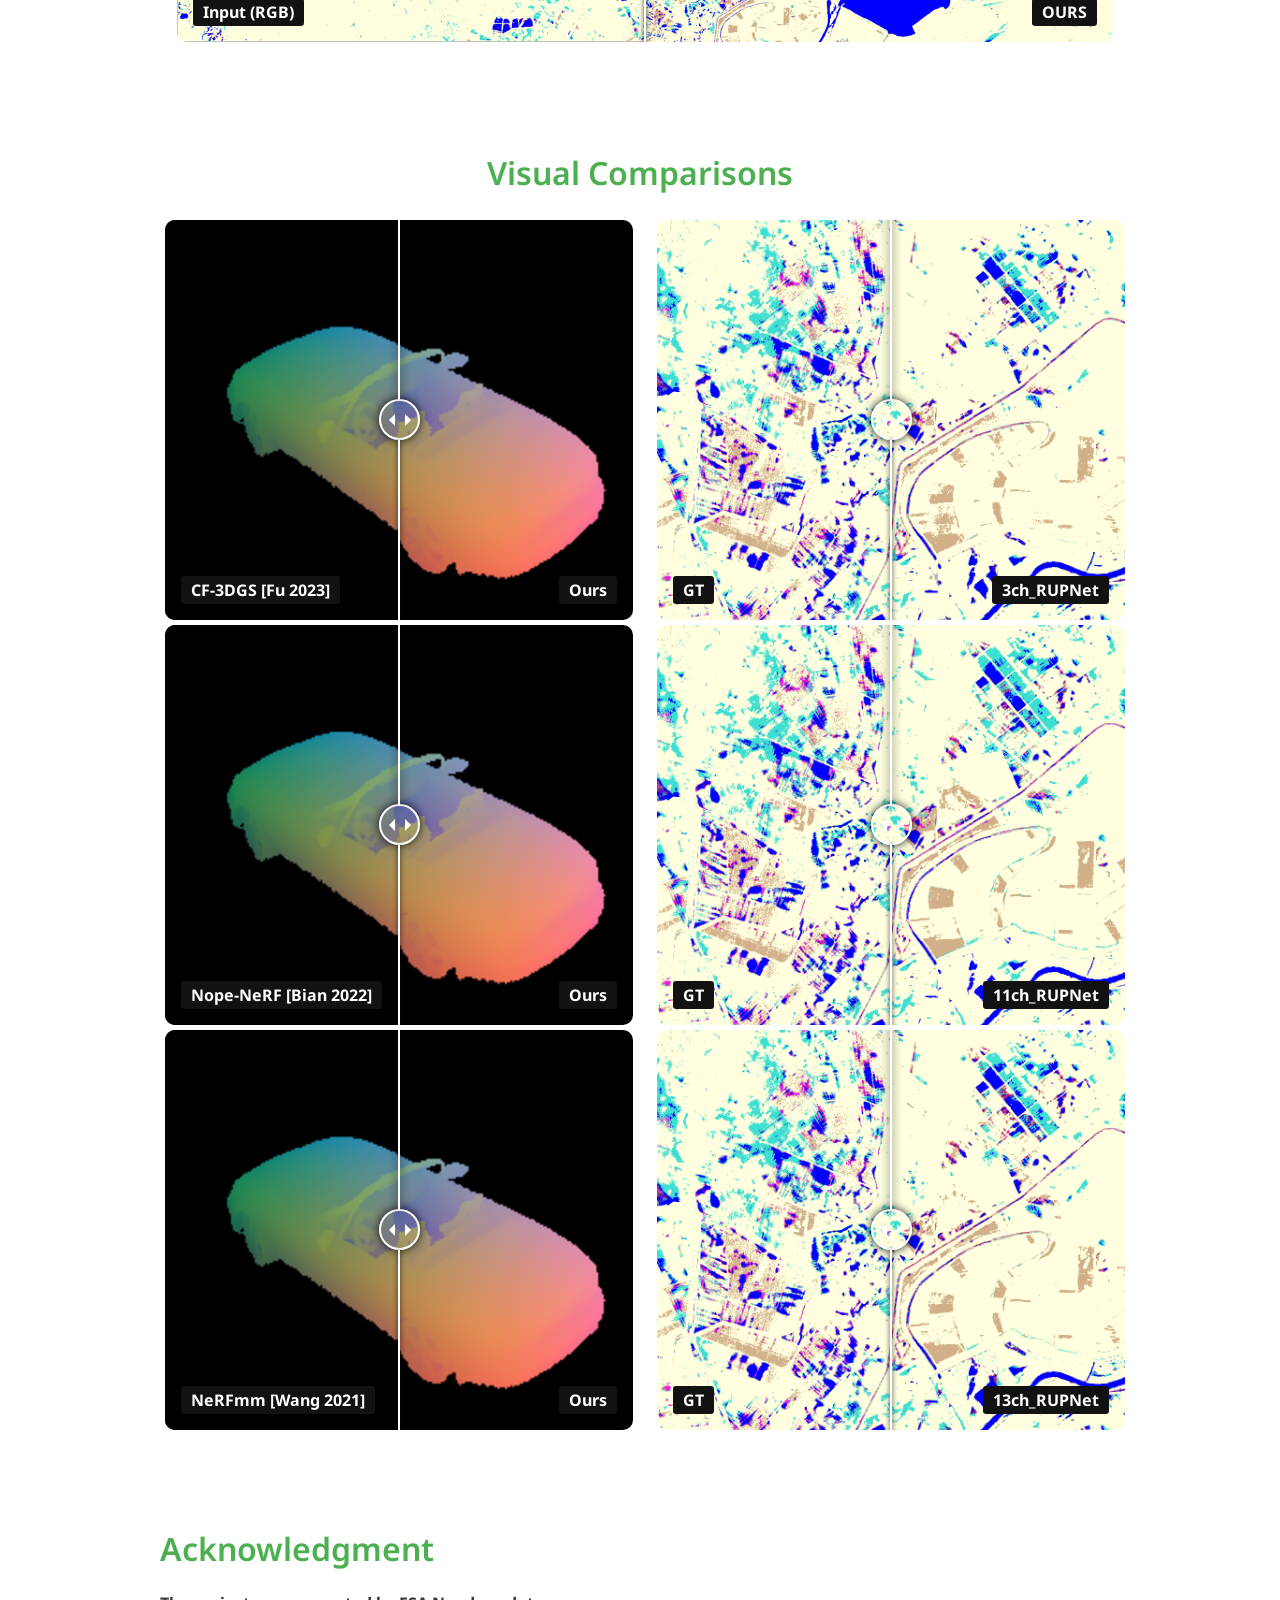
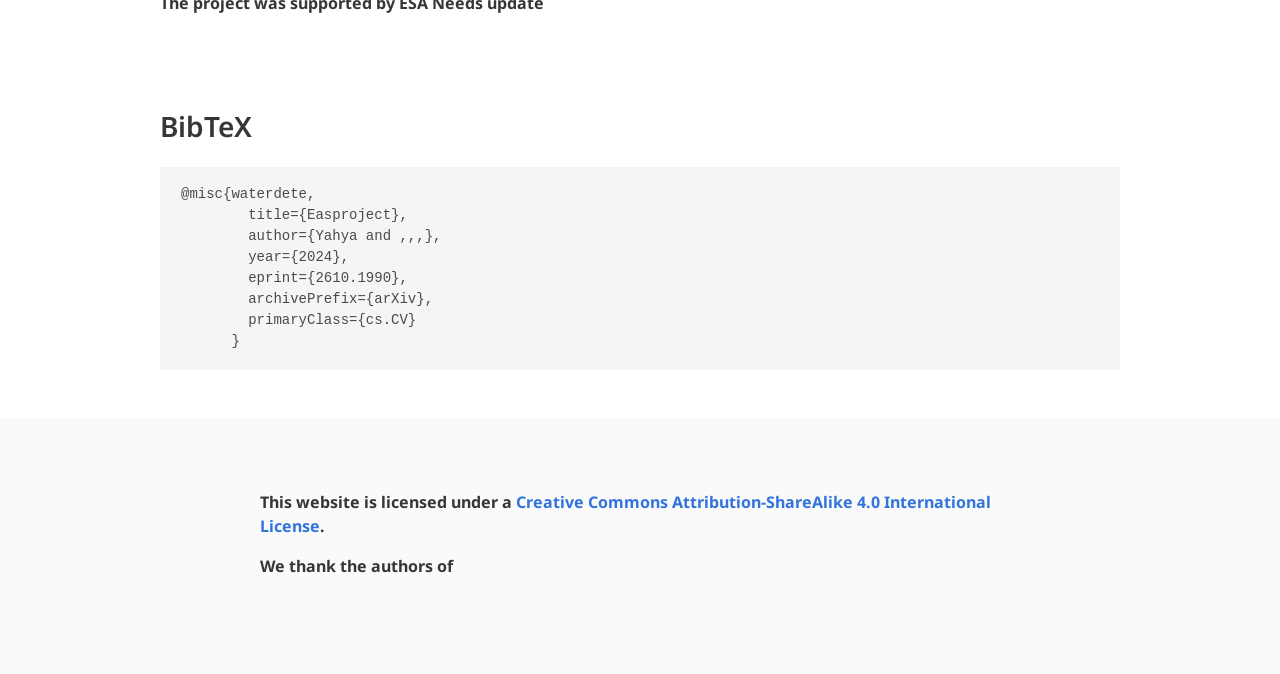
==== commit 69dbeb6f: "Update index.html" ====
--- a/index.html
+++ b/index.html
@@ -299,8 +299,8 @@
           <iframe width="560" height="315" src="https://www.youtube.com/embed/470hul75bSM?si=7F9NL8zWbU9GtqHb"
             title="YouTube video player" frameborder="0" allow="accelerometer; autoplay; 
          encrypted-media; " allowfullscreen></iframe> -->
-         -->
-      </div>
+      
+      </div>   -->
     </div>
     </div>
   </section>
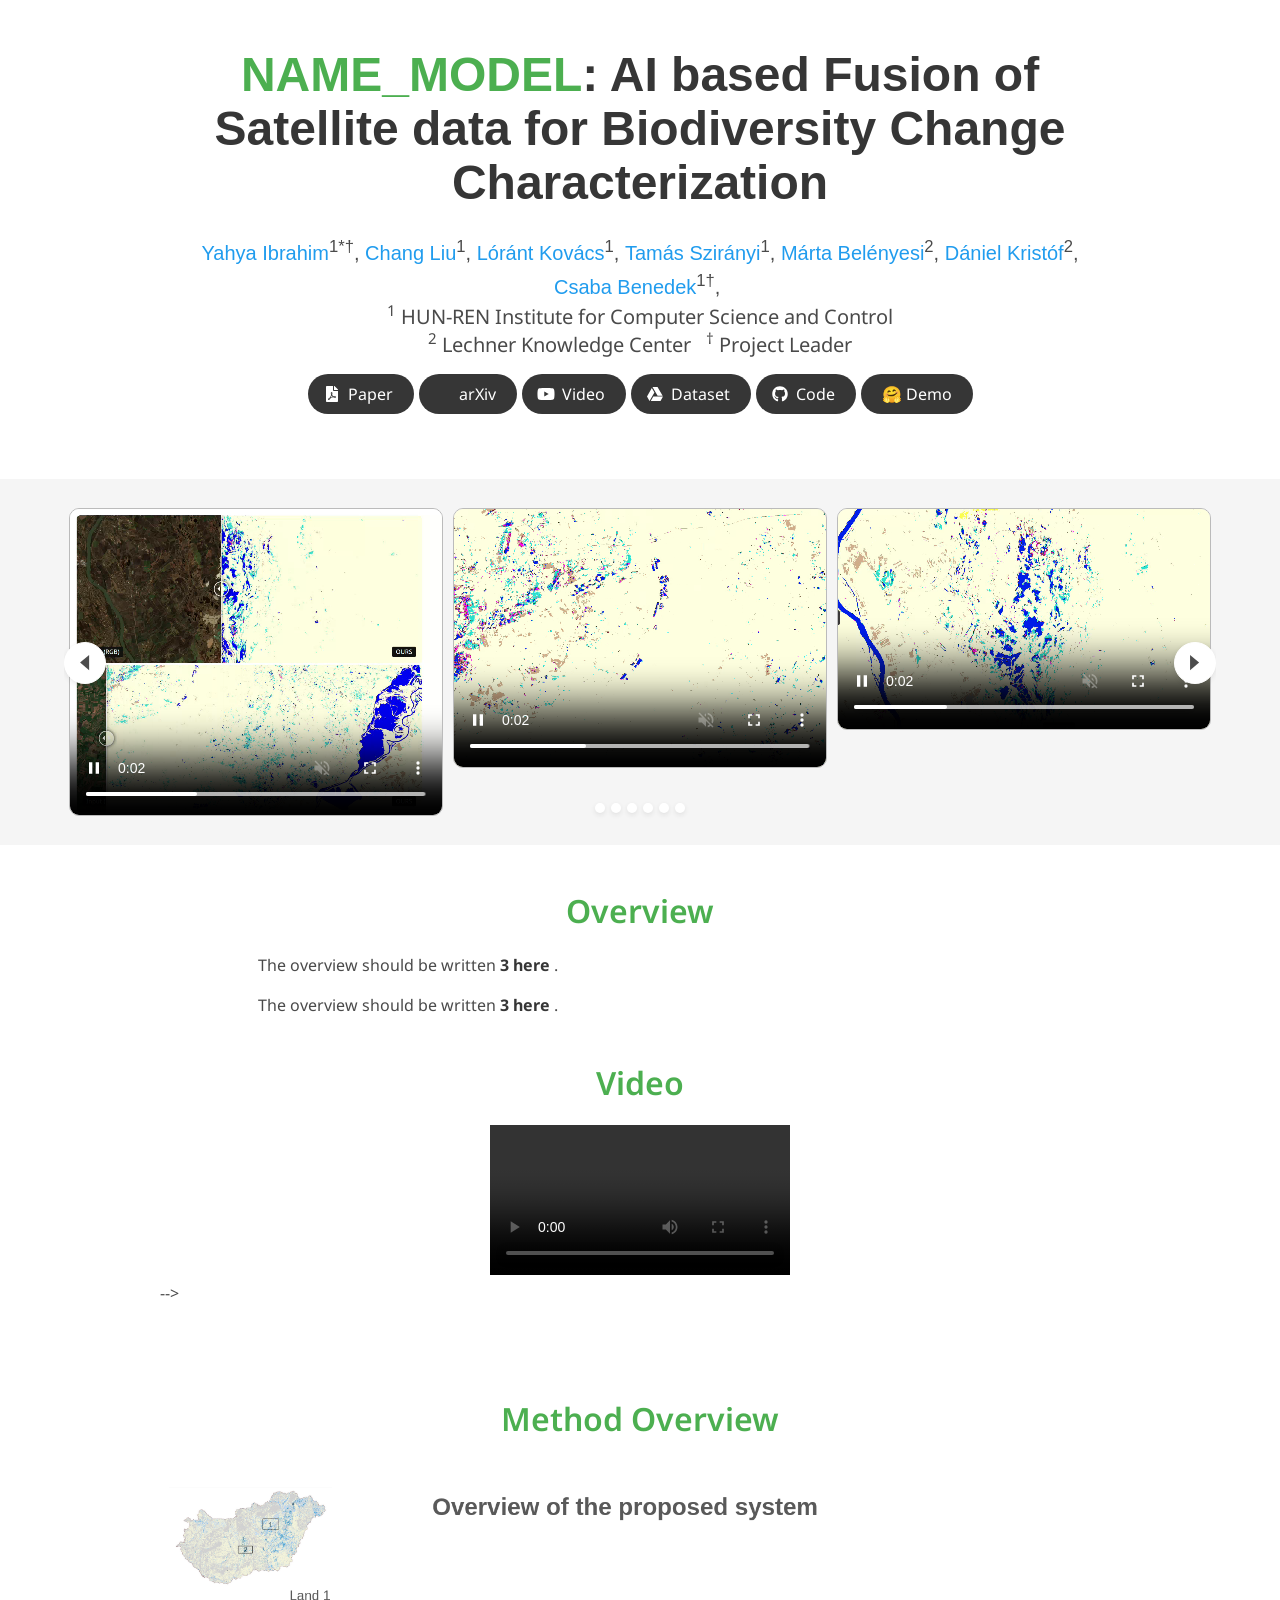
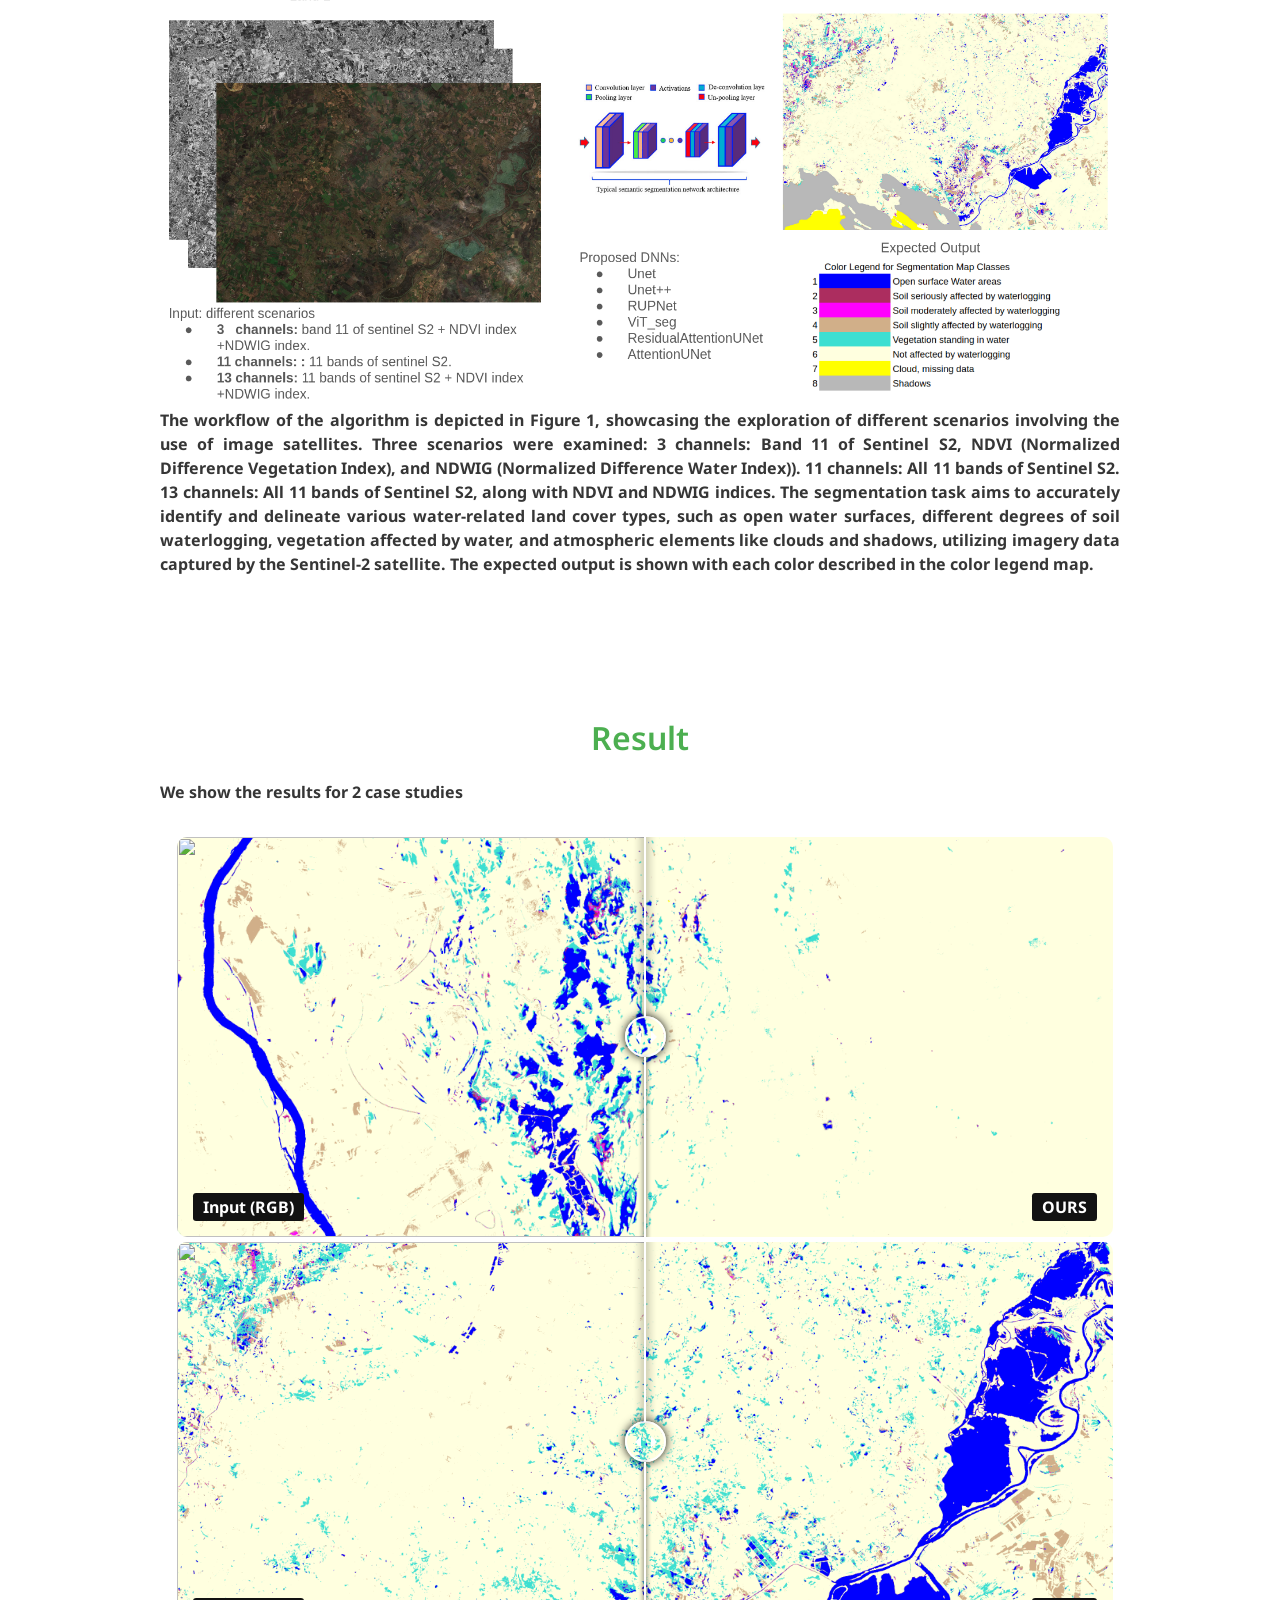
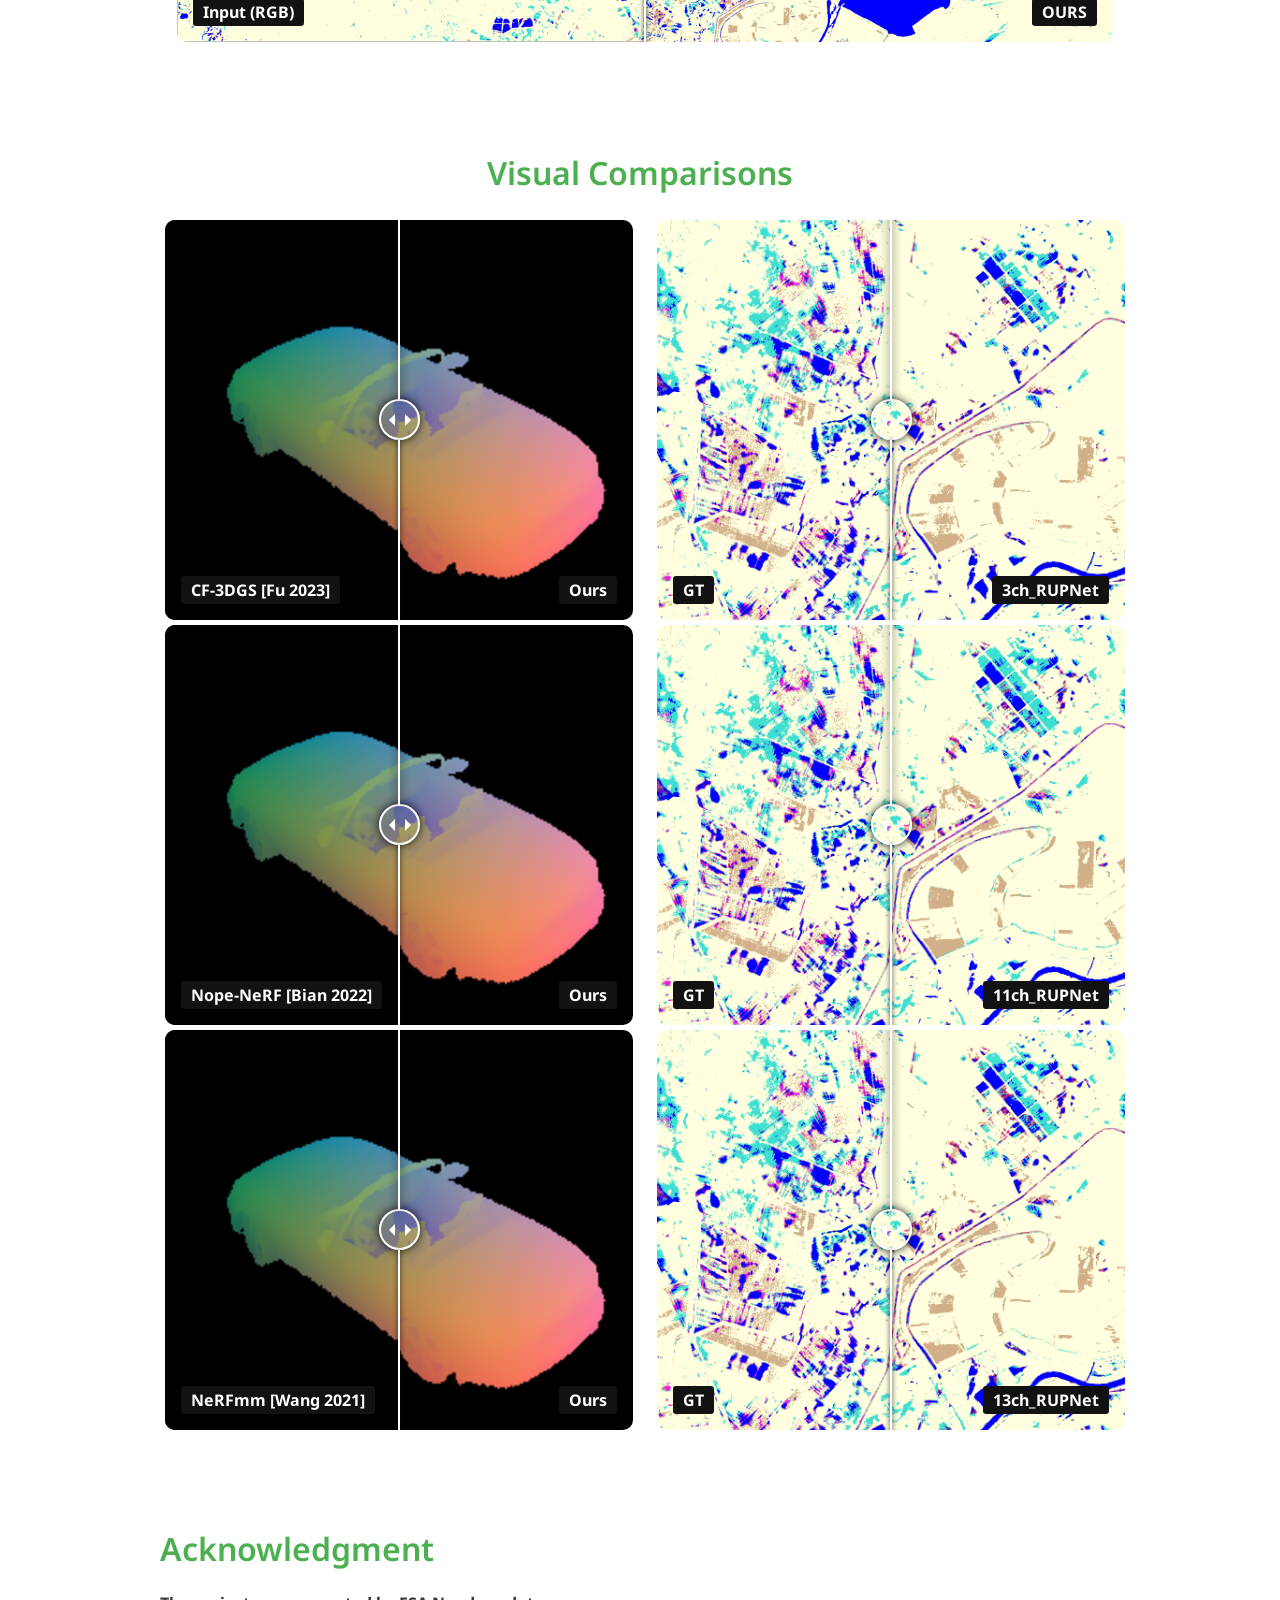
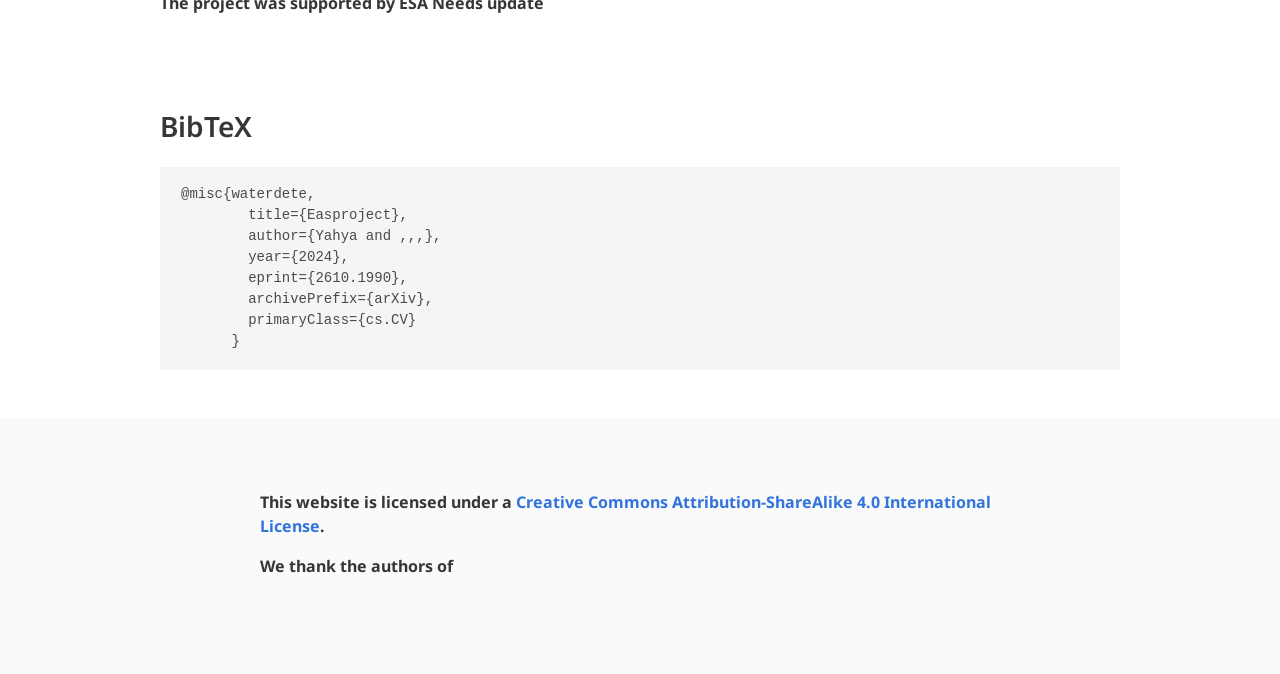
==== commit e6f4d5c1: "Update index.html" ====
--- a/index.html
+++ b/index.html
@@ -301,7 +301,7 @@
          encrypted-media; " allowfullscreen></iframe> -->
       
       </div>   -->
-    </div>
+
     </div>
   </section>
 
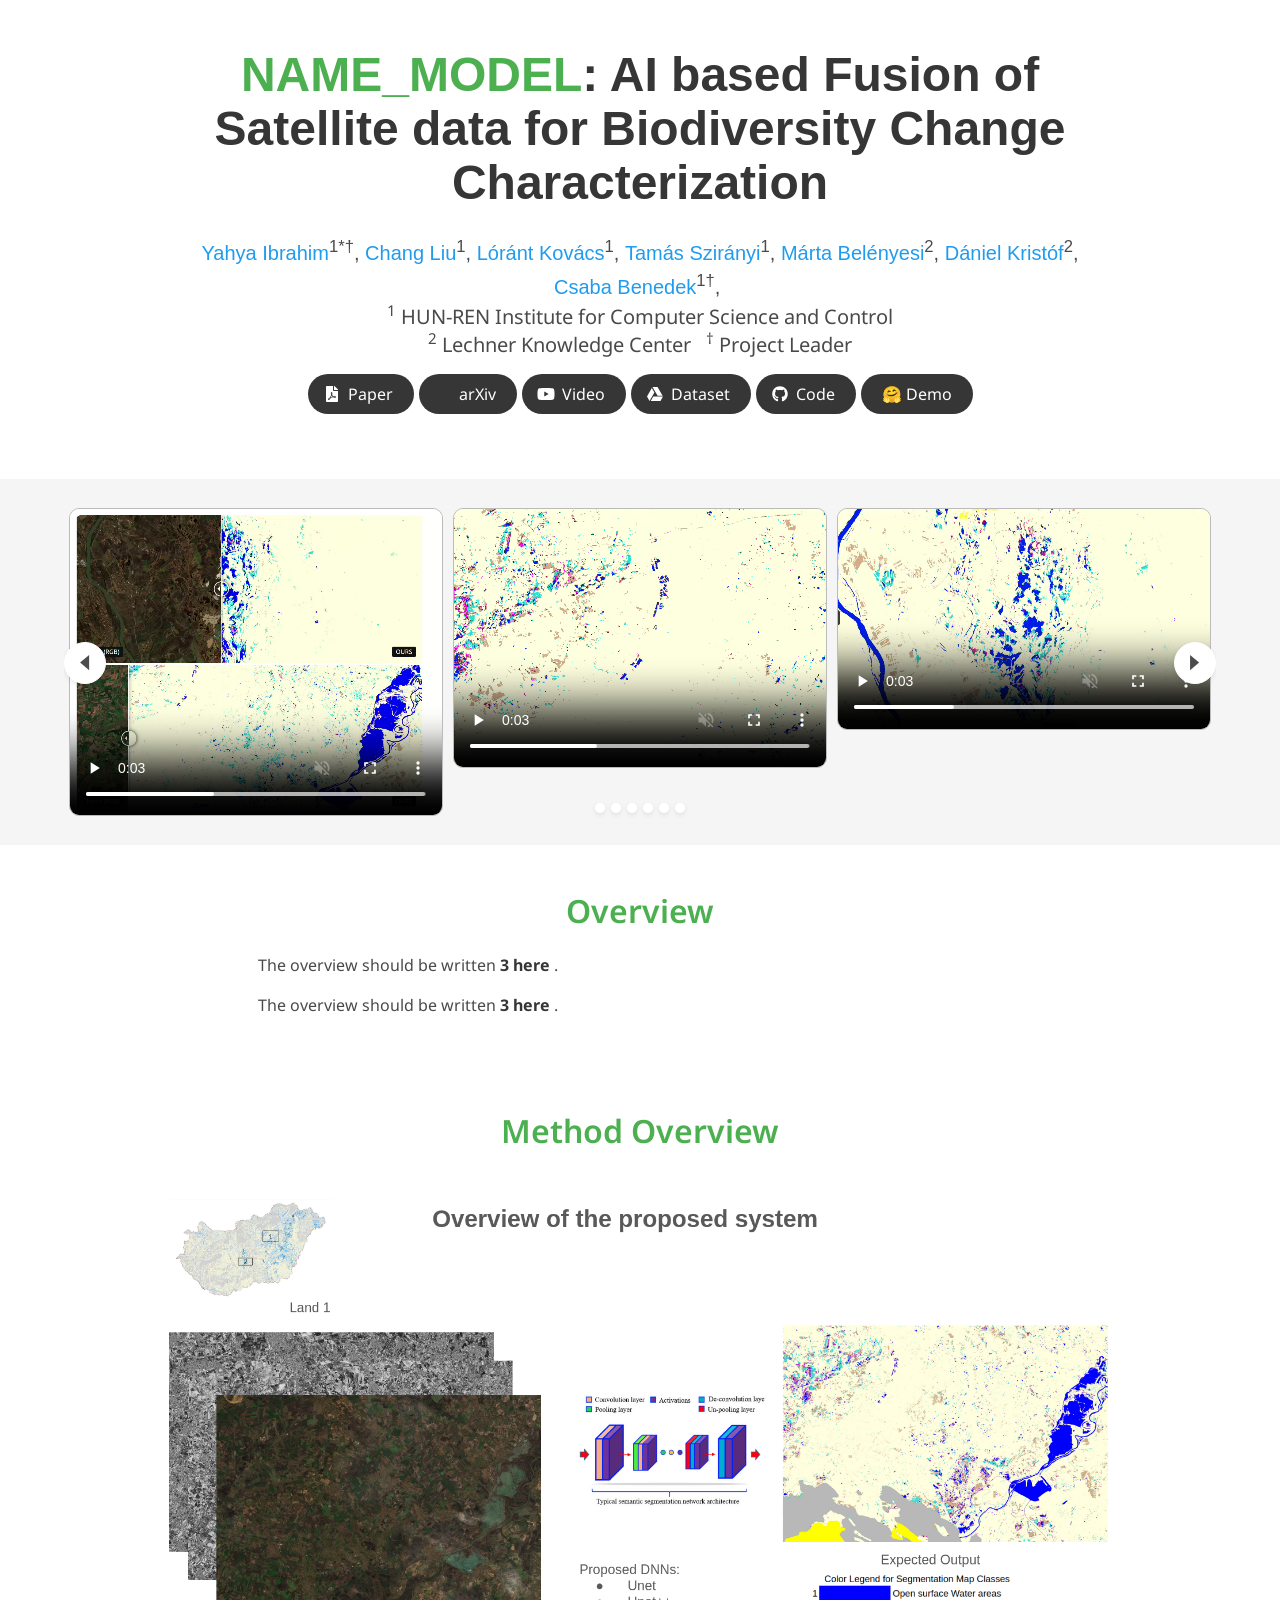
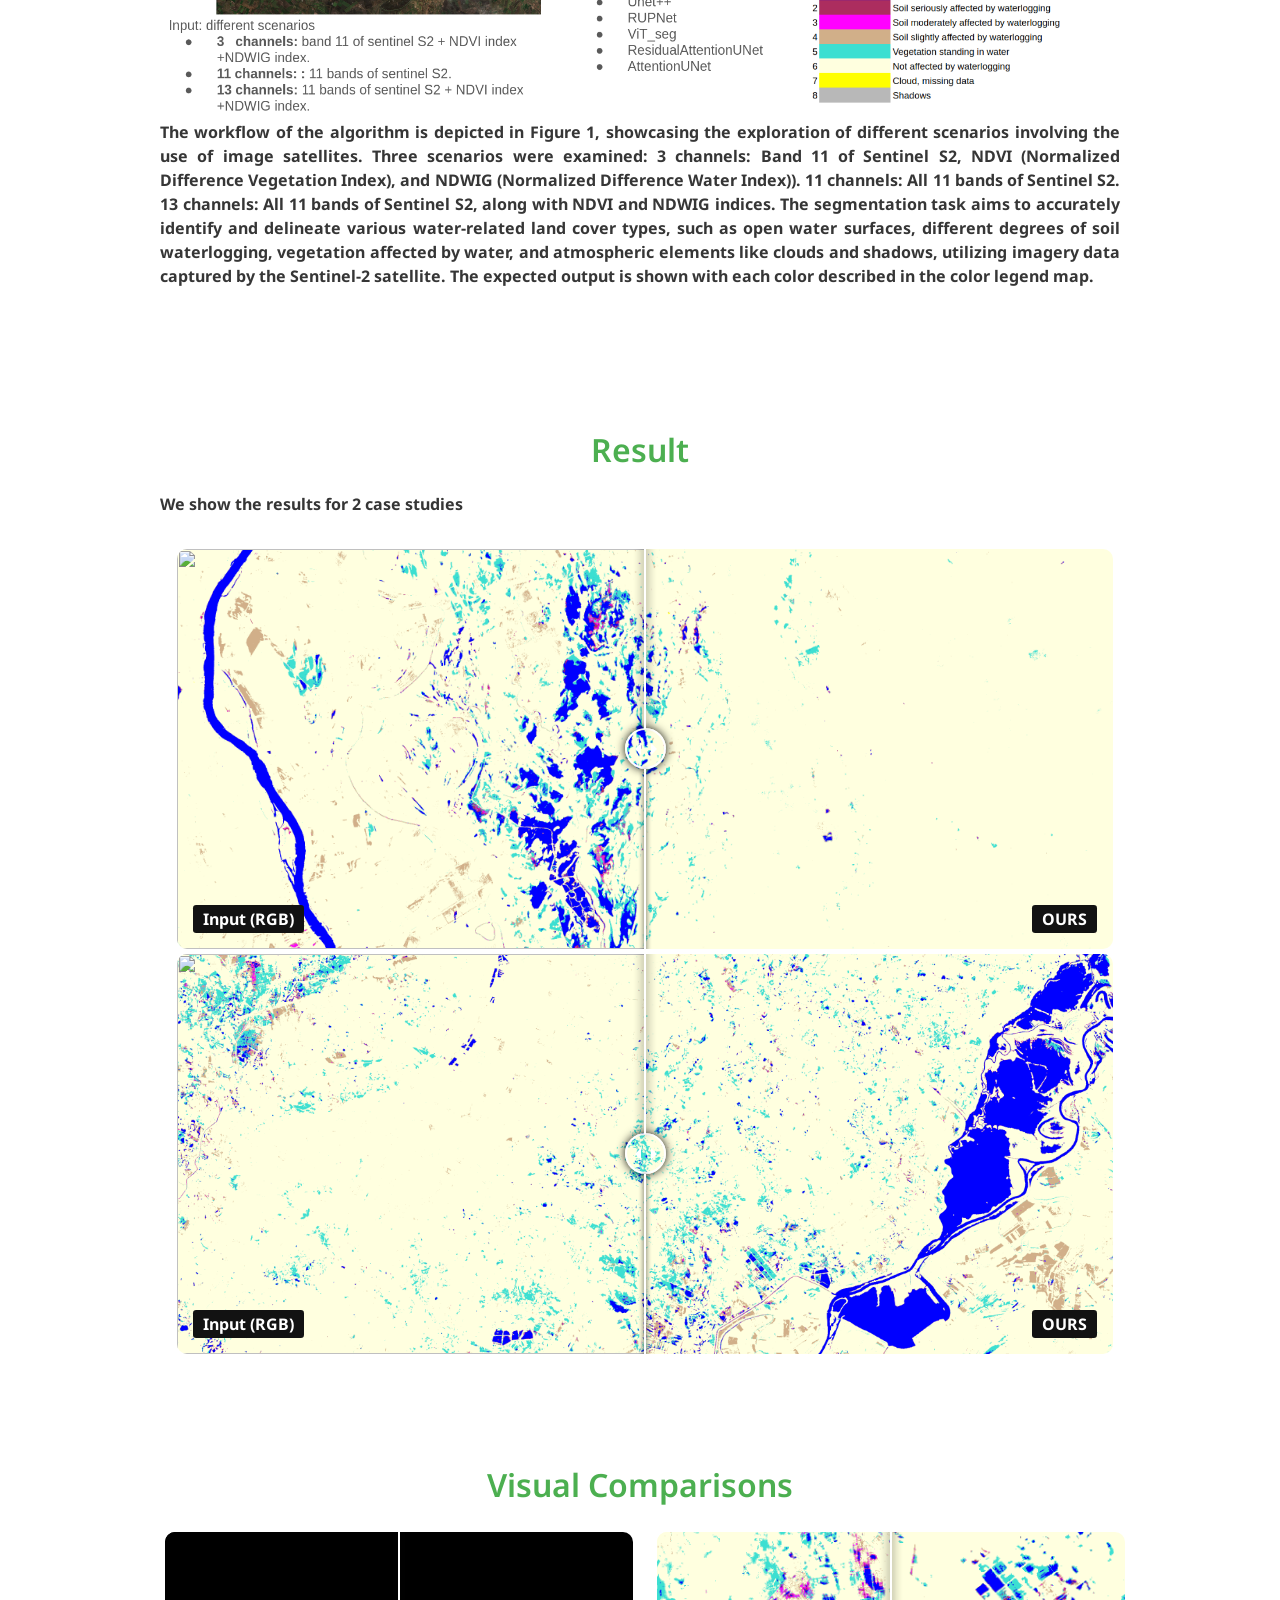
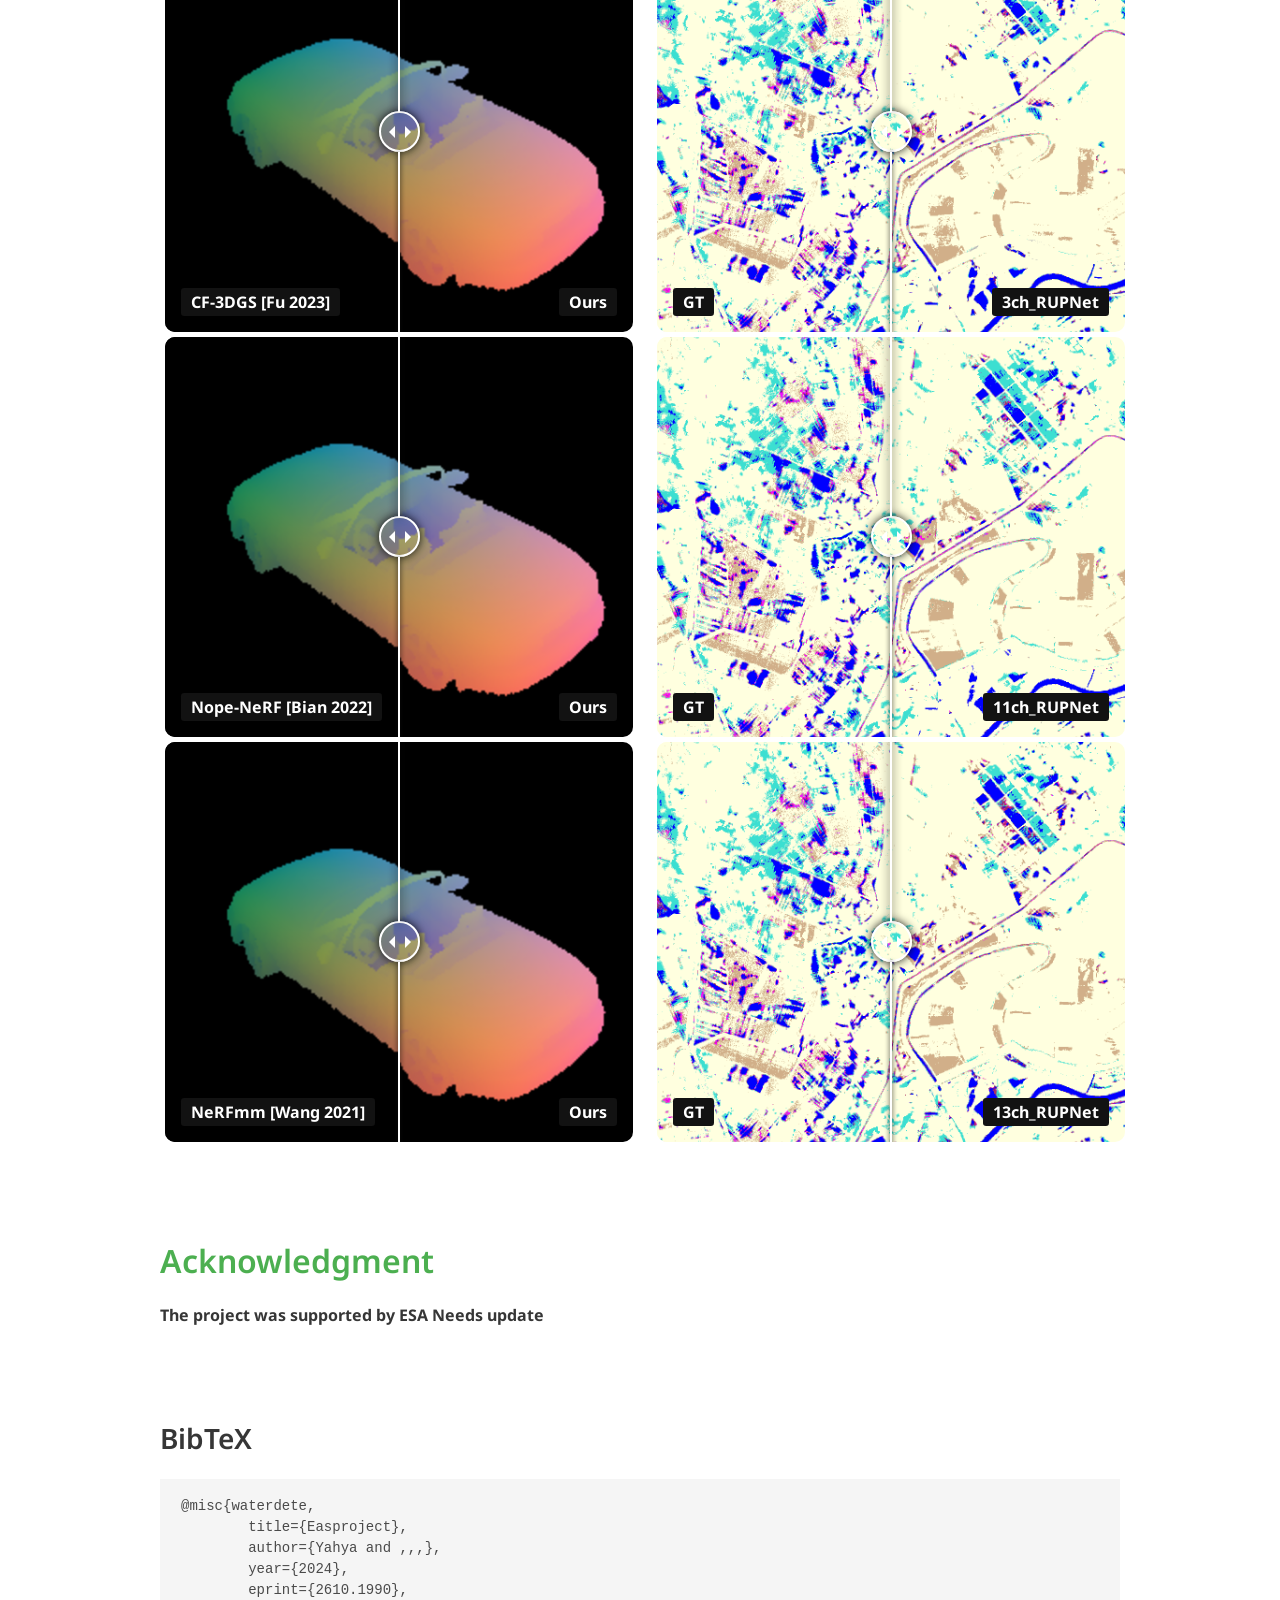
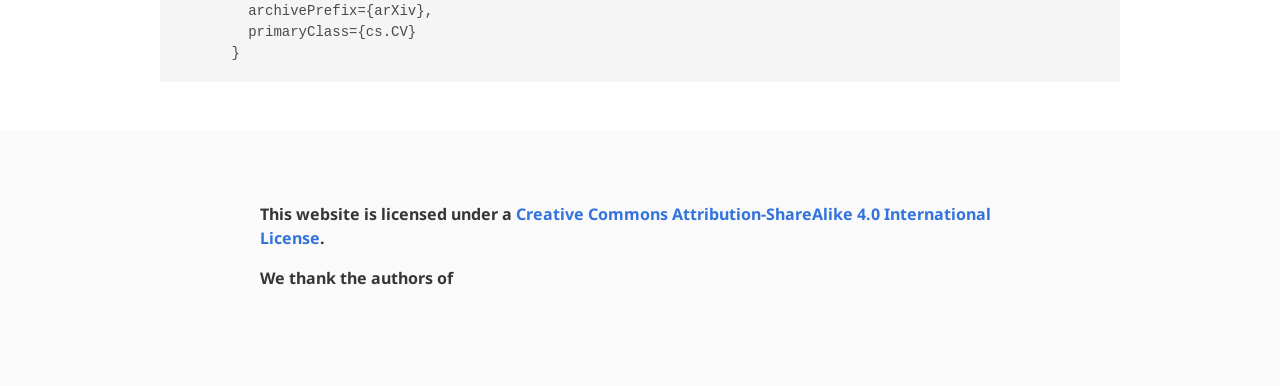
==== commit 15c675ed: "Update index.html" ====
--- a/index.html
+++ b/index.html
@@ -283,25 +283,6 @@
           </div>
         </div>
       </div>
-      <!--
-      <!--/ Abstract. -->
-      <div class="column is-four-fifths"></div>
-      <div class="has-text-centered">
-        <h2 class="title is-3">Video</h2>
-        <!-- TODO replace the place holder video with the correct video and delete the plaveholder video from folder -->
-        <video controls>
-          <source src="static/videos/demo1.mp4" type="video/mp4">
-          <!-- <source src="static/videos/InstantSplat.mp4" type="video/mp4"> -->
-          Your browser does not support the video.
-        </video>
-        <!-- The following is the way to insert through link -->
-        <!-- <div class="publication-video">
-          <iframe width="560" height="315" src="https://www.youtube.com/embed/470hul75bSM?si=7F9NL8zWbU9GtqHb"
-            title="YouTube video player" frameborder="0" allow="accelerometer; autoplay; 
-         encrypted-media; " allowfullscreen></iframe> -->
-      
-      </div>   -->
-
     </div>
   </section>
 
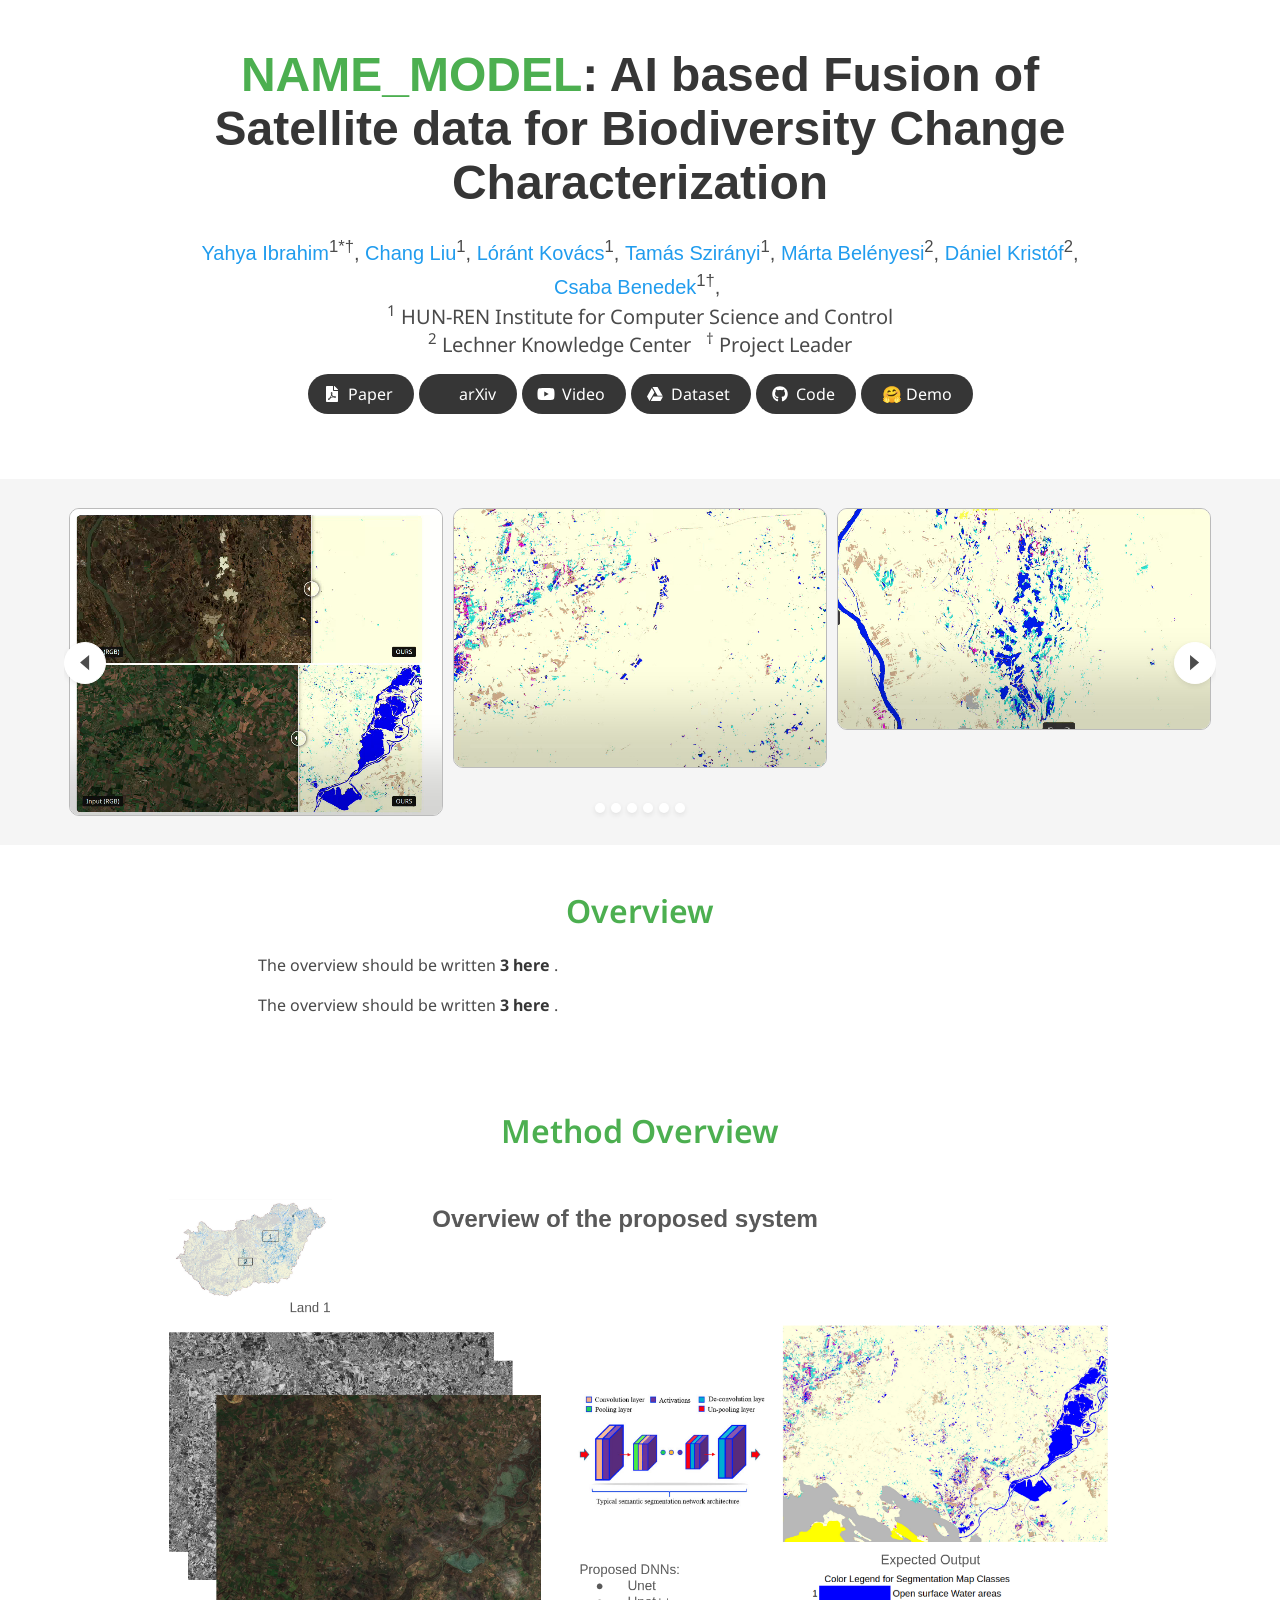
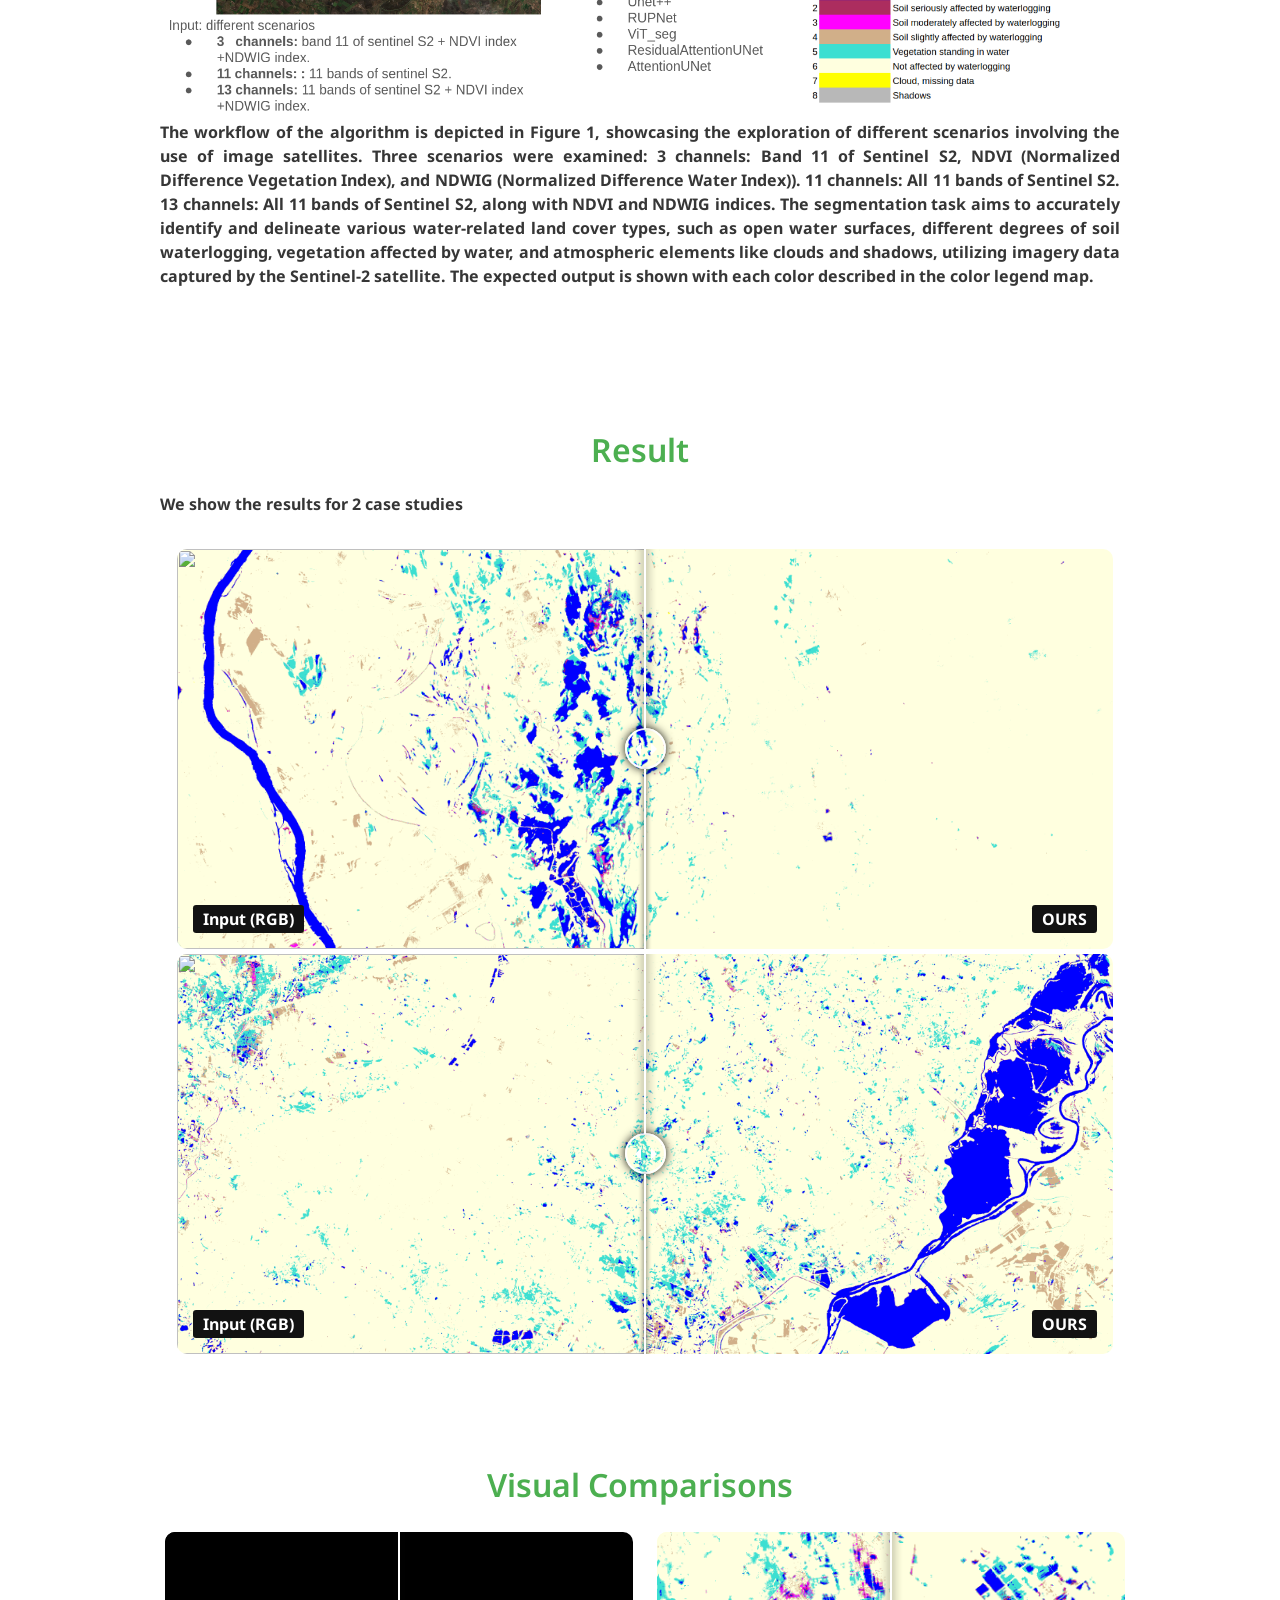
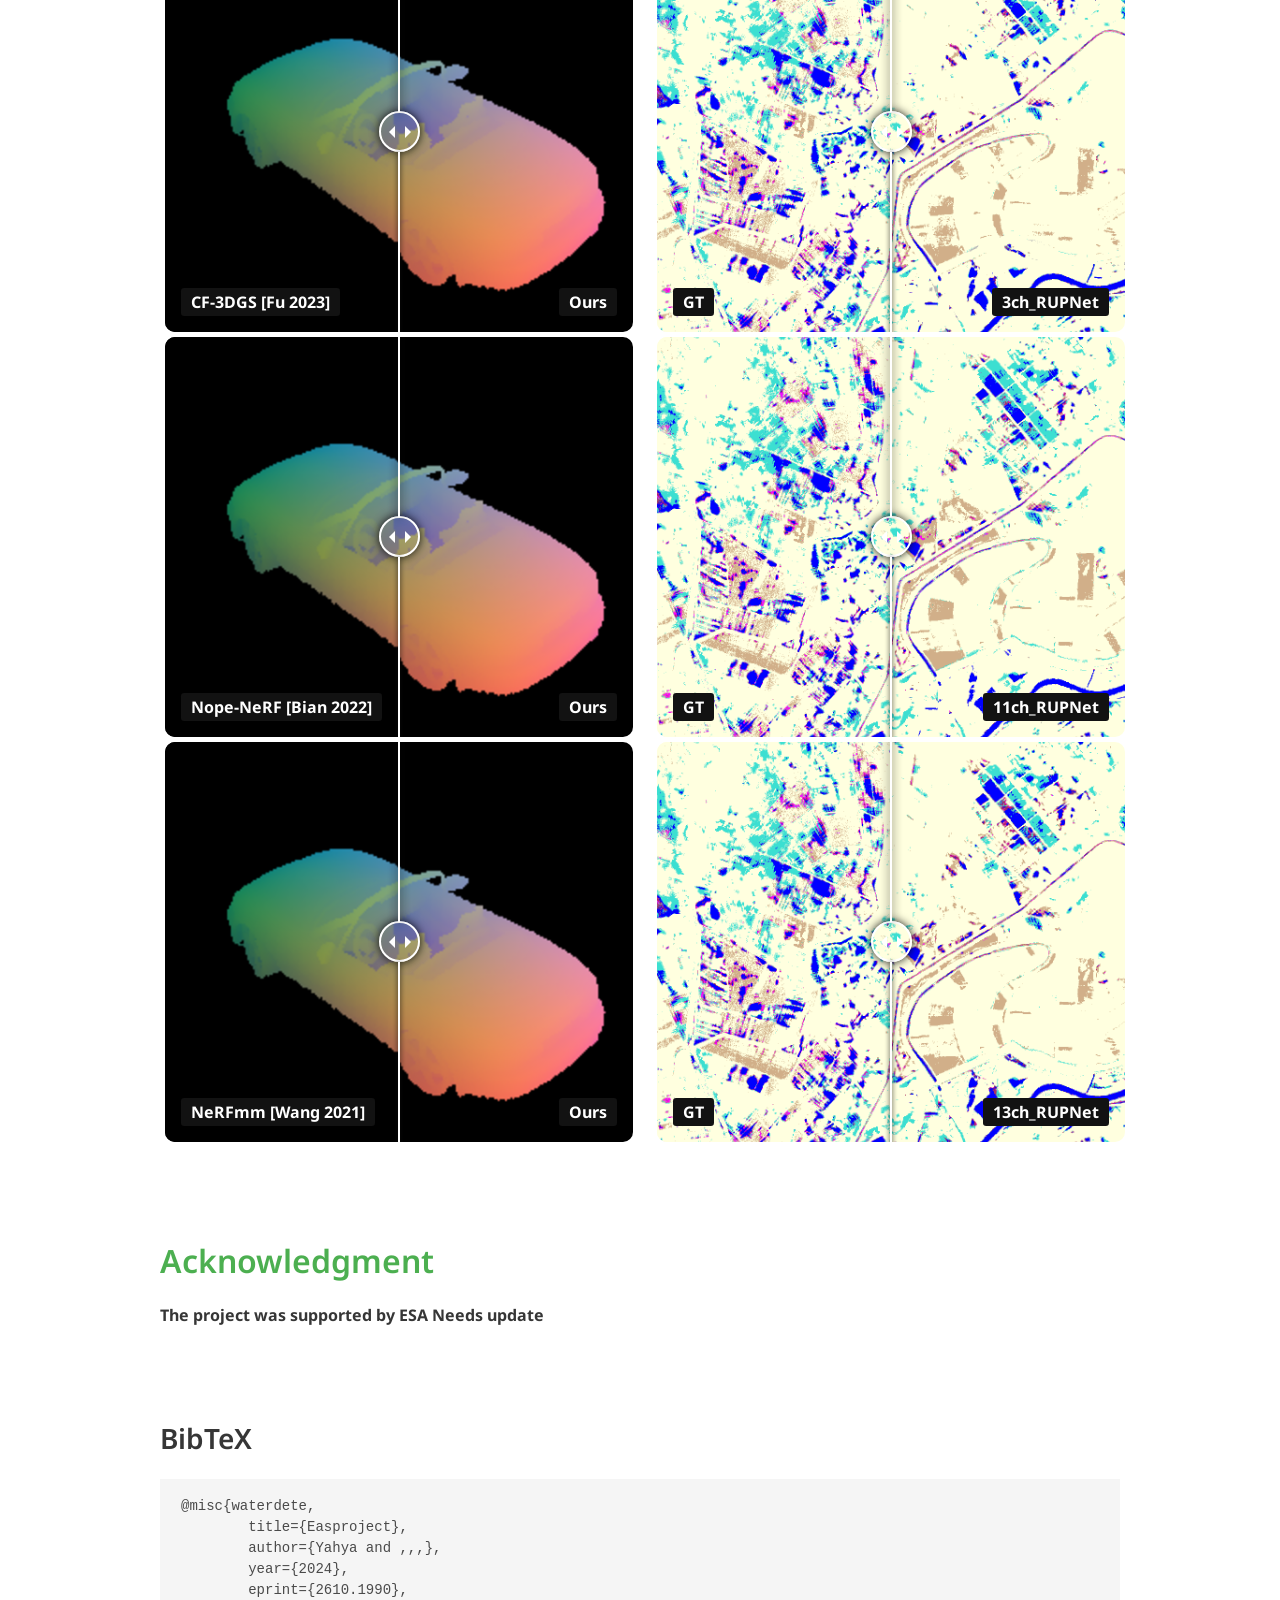
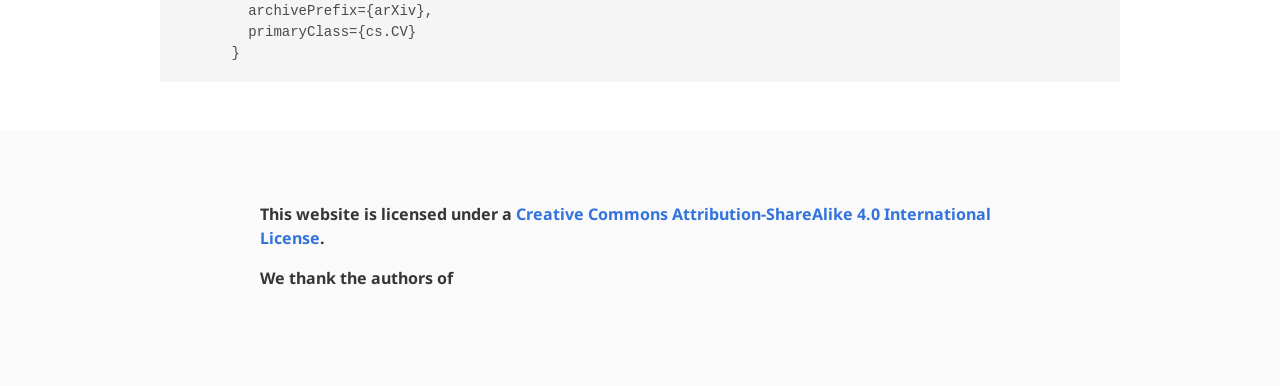
==== commit 9dbb39d4: "first changee" ====
--- a/index.html
+++ b/index.html
@@ -17,7 +17,7 @@
     content="AI based Fusion of Satellite data for Biodiversity Change Characterization">
   <meta name="keywords" content="AI, Satellite, Biodiversity, ESA">
   <meta name="viewport" content="width=device-width, initial-scale=1">
-  <title>AI based Fusion of Satellite data for Biodiversity Change Characterization
+  <title>AI based Fusion of Satellite data for Biodiversity Change Characterization see the changes
   </title>
 
   <!-- Global site tag (gtag.js) - Google Analytics -->
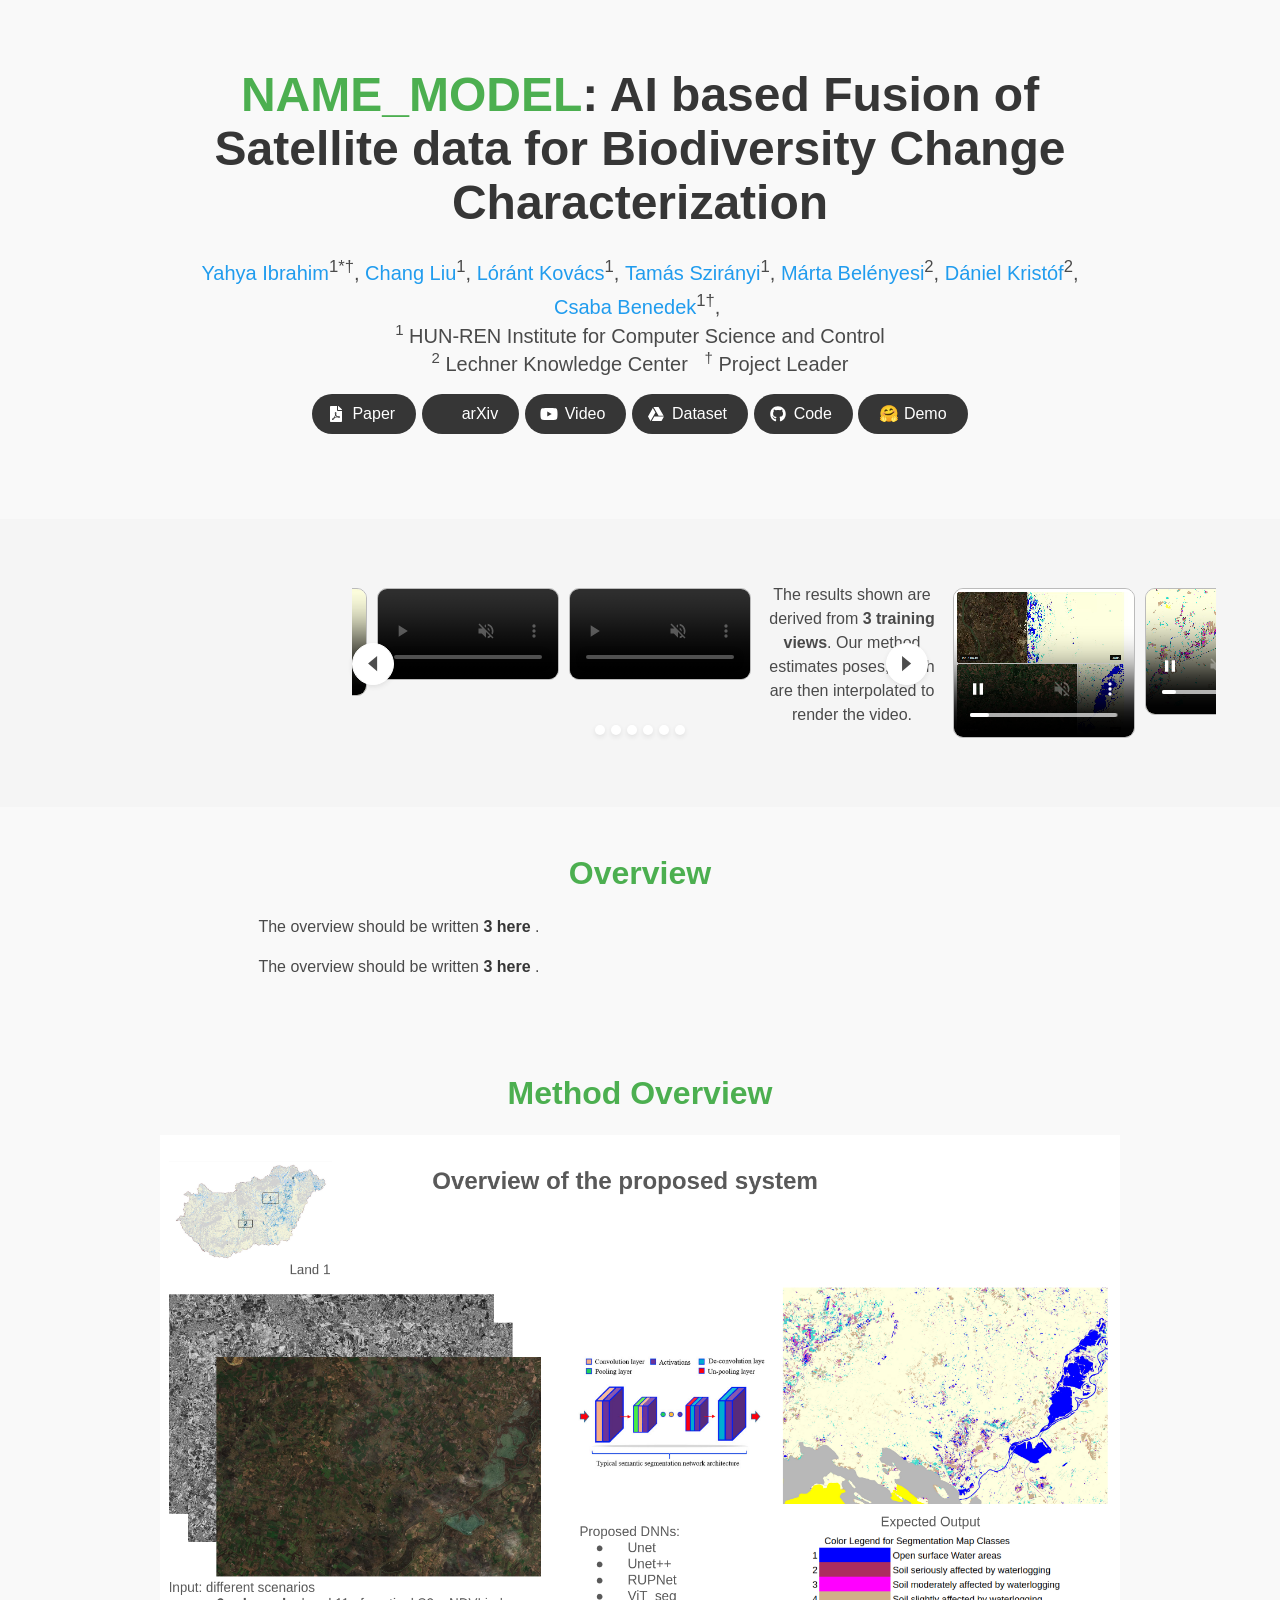
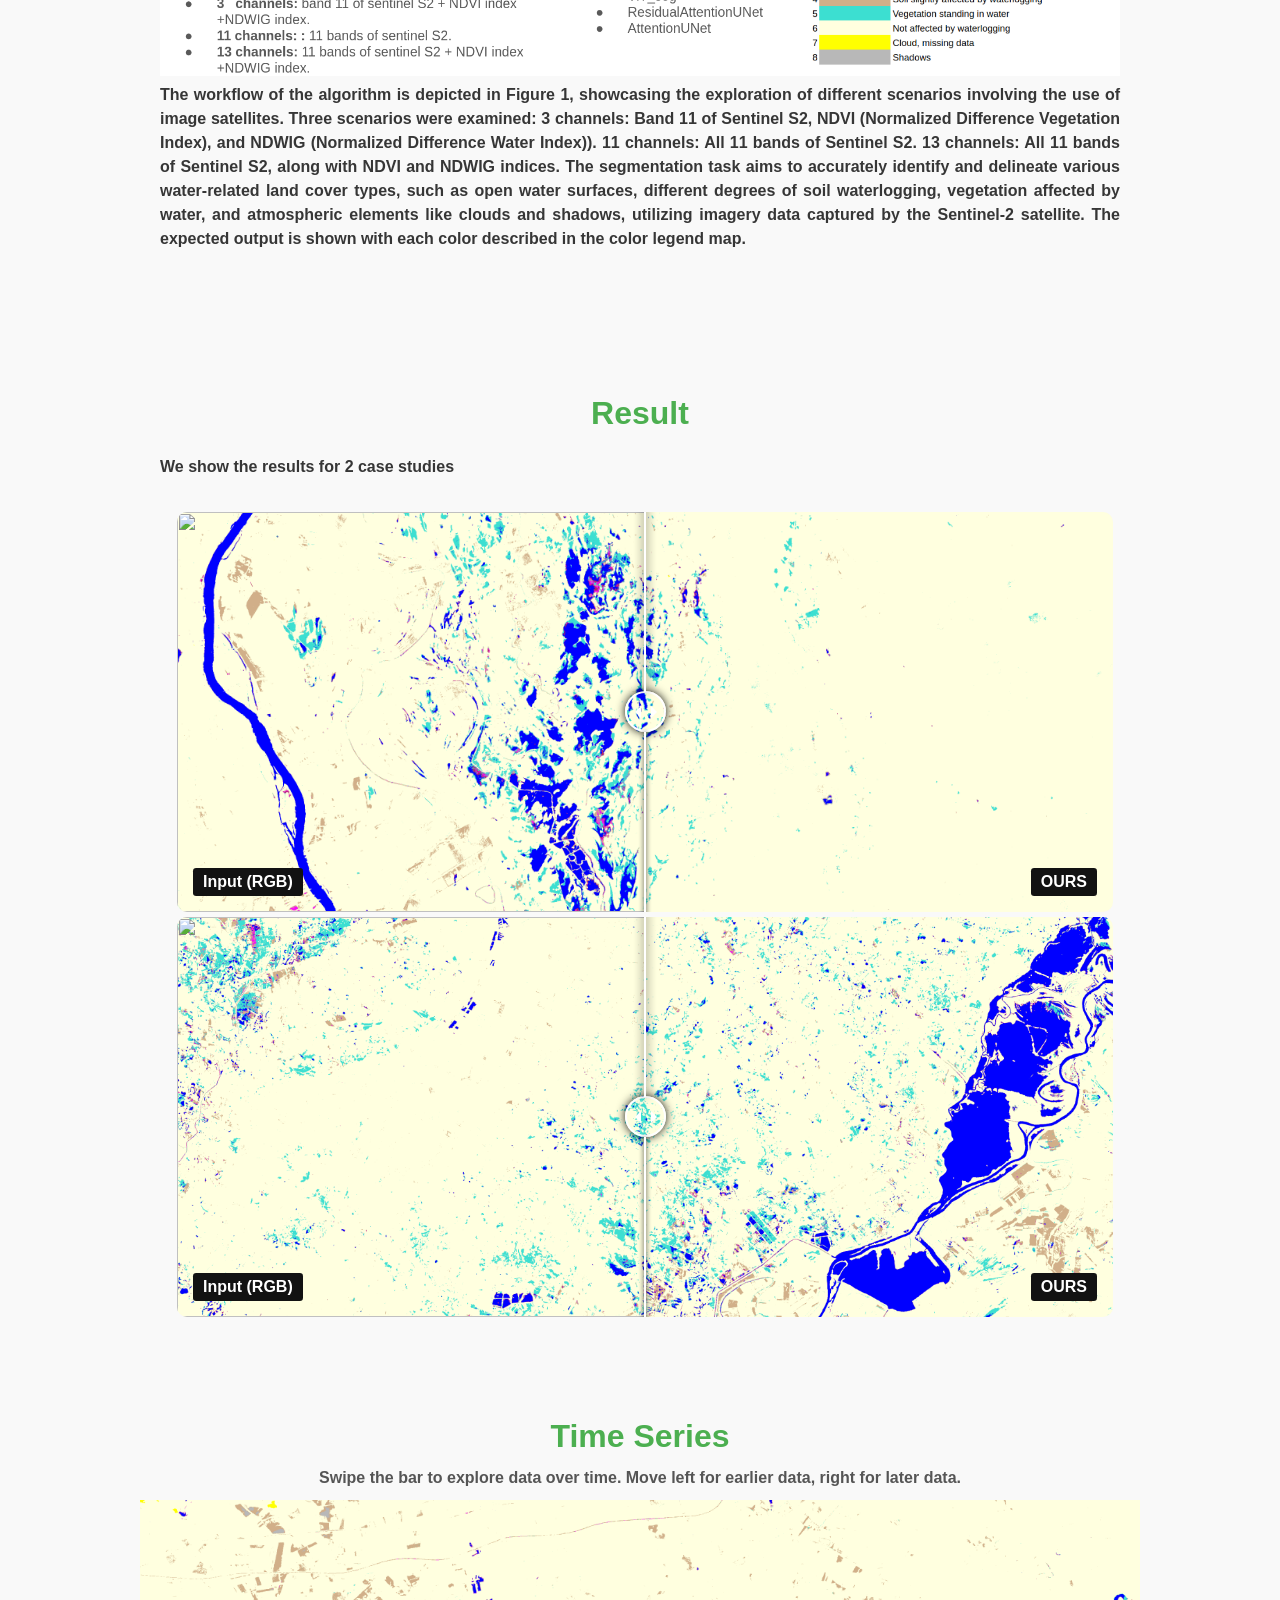
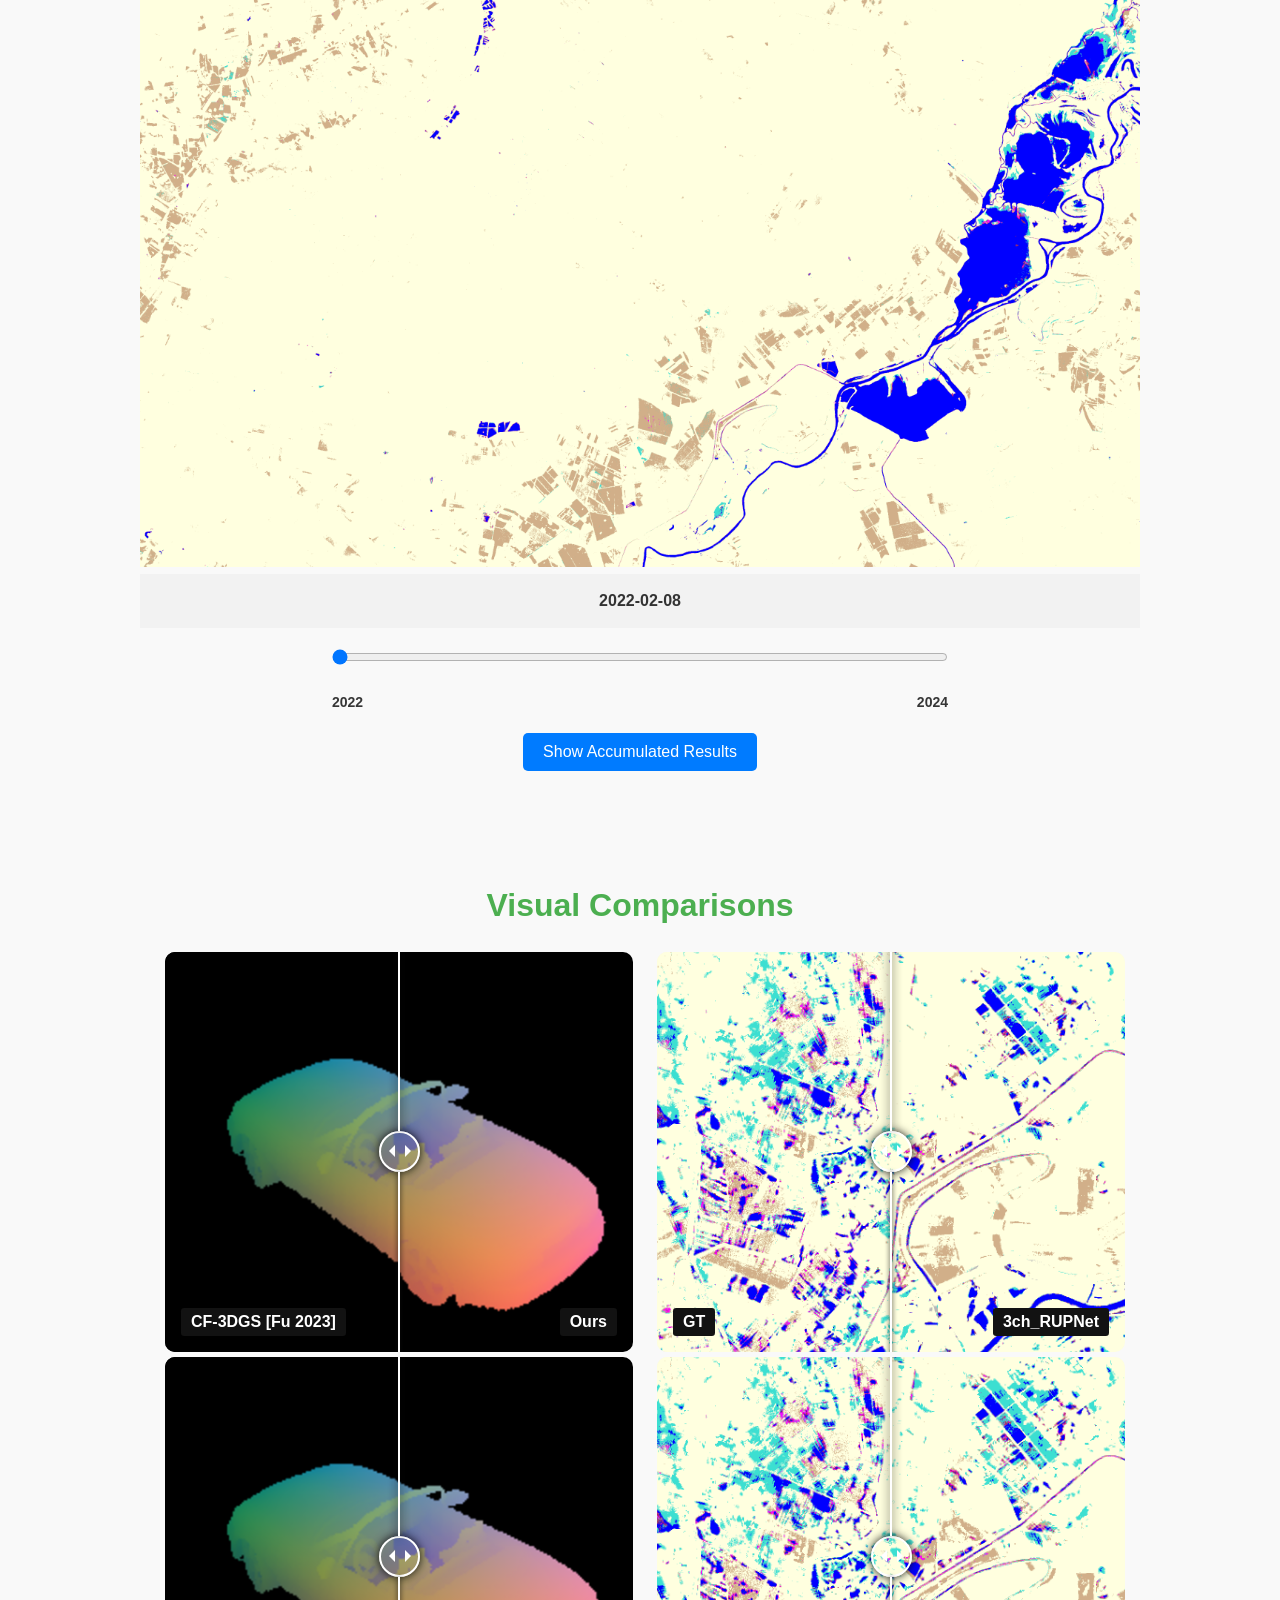
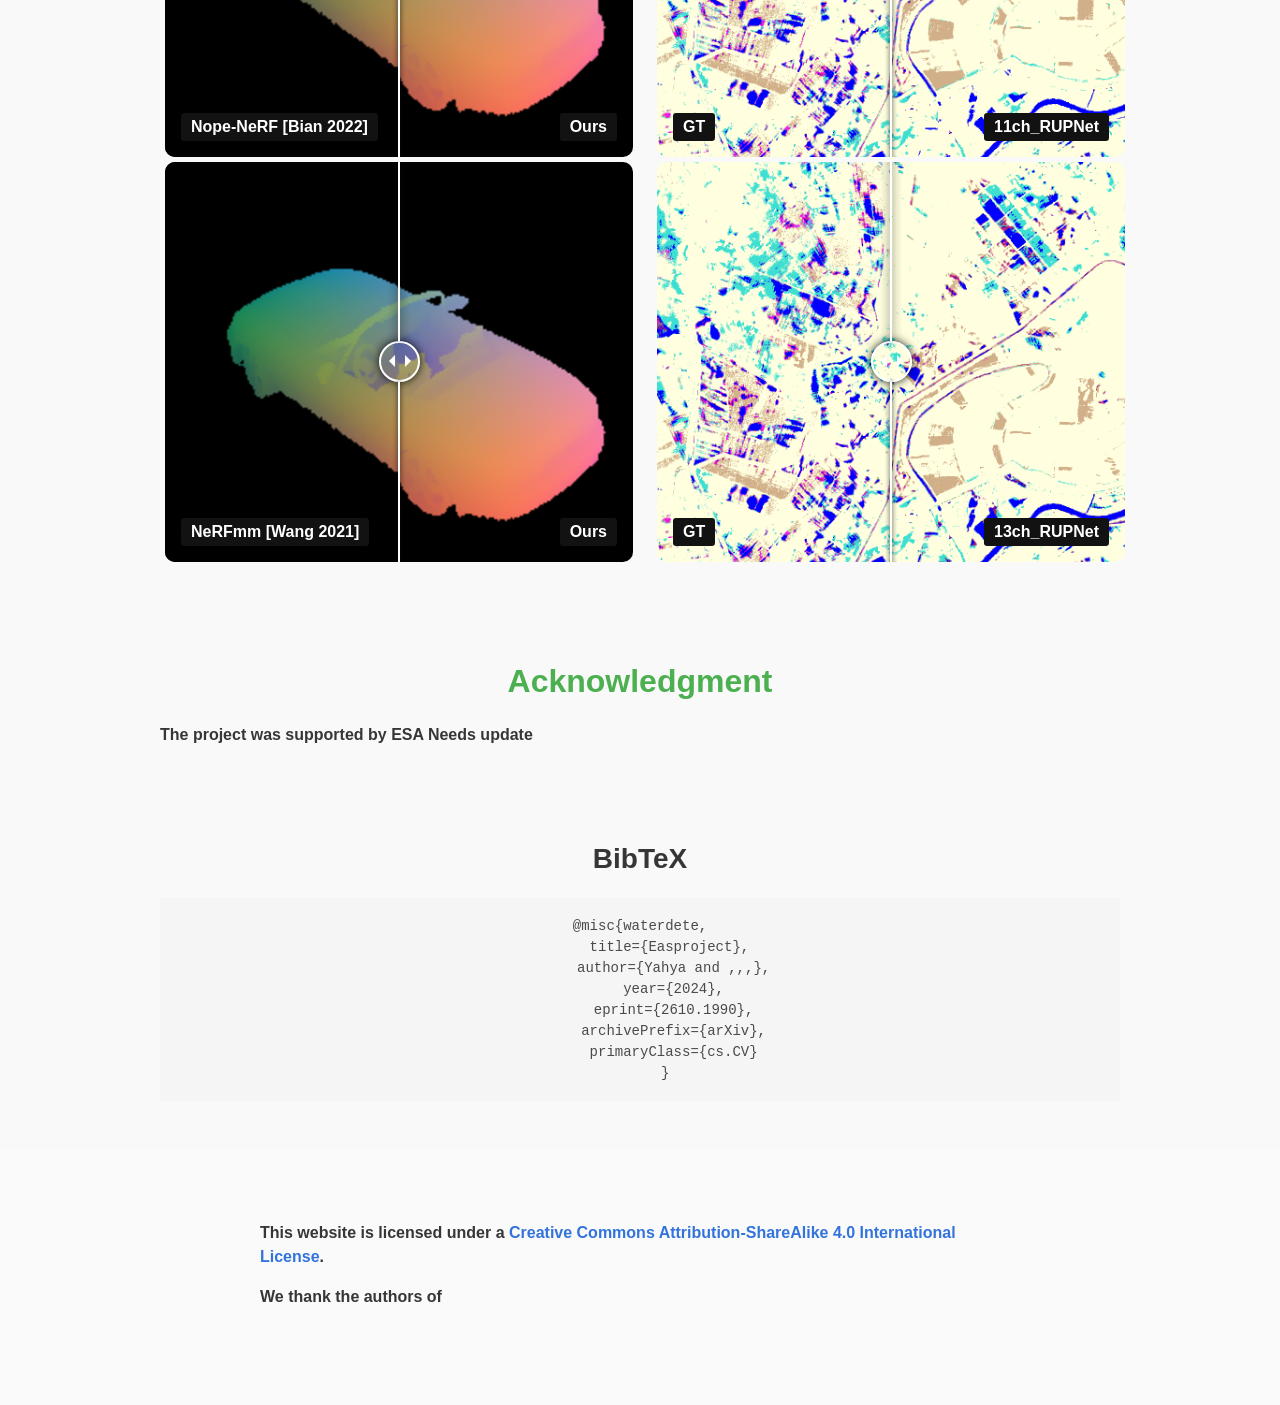
==== commit eba6211d: "time series works" ====
--- a/index.html
+++ b/index.html
@@ -17,7 +17,7 @@
     content="AI based Fusion of Satellite data for Biodiversity Change Characterization">
   <meta name="keywords" content="AI, Satellite, Biodiversity, ESA">
   <meta name="viewport" content="width=device-width, initial-scale=1">
-  <title>AI based Fusion of Satellite data for Biodiversity Change Characterization see the changes
+  <title>AI based Fusion of Satellite data for Biodiversity Change Characterization 
   </title>
 
   <!-- Global site tag (gtag.js) - Google Analytics -->
@@ -49,6 +49,71 @@
   <script src="./static/js/bulma-slider.min.js"></script>
   <script src="./static/js/index.js"></script>
   <script src="./static/js/script.js"></script>
+
+  <style>
+    * {box-sizing: border-box;}
+    body {font-family: Arial, sans-serif; margin: 0; padding: 0;}
+    
+    section {
+      padding: 20px;
+      background-color: #f9f9f9;
+      text-align: center;
+    }
+
+    .slider-container {position: relative; max-width: 1000px; margin: auto;}
+    .slides {display: none; position: relative;}
+    img {width: 100%; height: auto;}
+    
+    /* Caption container */
+    .caption-container {
+      background-color: #f2f2f2;
+      padding: 15px;
+      font-size: 16px;
+      color: #333;
+    }
+
+    /* Style for the input slider */
+    .slider {
+      width: 50%;   /* Set to 50% of the page width */
+      margin: 20px auto;
+      position: relative;
+    }
+    
+    .slider input[type="range"] {
+      width: 100%;  /* Make sure the slider itself takes up full width of the slider container */
+    }
+
+    /* Style for the slider labels */
+    .slider-labels {
+      display: flex;
+      justify-content: space-between;
+      width: 50%;  /* Match the width of the slider */
+      margin: 10px auto 0;
+      font-size: 14px;
+    }
+
+    .instructions {
+      text-align: center;
+      margin: 10px 0;
+      font-size: 16px;
+      color: #555;
+    }
+
+    .accumulate-button {
+      margin: 20px auto;
+      padding: 10px 20px;
+      font-size: 16px;
+      cursor: pointer;
+      background-color: #007BFF;
+      color: white;
+      border: none;
+      border-radius: 5px;
+    }
+
+    .accumulate-button:hover {
+      background-color: #0056b3;
+    }
+  </style>
 
 </head>
 
@@ -313,6 +378,9 @@
 
 
 
+
+
+
   <section class="section">
     <div class="container is-max-desktop">
       <div class="columns is-centered has-text-centered">
@@ -380,6 +448,69 @@
     </div>
 
   </section>
+
+
+  <section class="section">
+    
+    <div class="columns is-centered has-text-centered">
+          <h2 class="title is-3">Time Series </h2>
+          </div>
+          <div class="instructions">
+            Swipe the bar to explore data over time. Move left for earlier data, right for later data.
+          </div>
+          
+          
+
+          <div class="slider-container">
+            <!-- Slide 1 -->
+            <div class="slides">
+              <img src="images_full_BNPI/BNPI_20220208_RUPNet_first.png" alt="Landform 1">
+              <div class="caption-container">2022-02-08</div>
+            </div>
+          
+            <!-- Slide 2 -->
+            <div class="slides">
+              <img src="images_full_BNPI/BNPI_20220325_RUPNet_first.png" alt="Landform 2">
+              <div class="caption-container">2022-03-25</div>
+            </div>
+          
+            <!-- Slide 3 -->
+            <div class="slides">
+              <img src="images_full_BNPI/BNPI_20231125_RUPNet_first.png" alt="Landform 3">
+              <div class="caption-container">2023-11-25</div>
+            </div>
+          
+            <div class="slides">
+              <img src="images_full_BNPI/BNPI_20231125_RUPNet_first.png" alt="Landform 4">
+              <div class="caption-container">2024-01-29</div>
+            </div>
+
+                <!-- Accumulated Results Slide -->
+            <div class="slides" id="accumulatedSlide">
+              <img src="images_full_BNPI/BNPI_20240129_RUPNet_blended_output.png" alt="Accumulated Results">
+              <div class="caption-container">Accumulated Results: Combined data from all months</div>
+            </div>
+          
+            <!-- Add more slides as needed -->
+          </div>
+          <!-- Range input slider for controlling the slides -->
+          <div class="slider">
+            <input type="range" min="1" max="100" value="1" class="slider-input" id="imageSlider" step="1">
+          </div>
+         
+          <!-- Time labels for slider direction -->
+          <div class="slider-labels">
+            <span>2022</span>
+            <span>2024</span>
+          </div>
+
+          <button class="accumulate-button" id="accumulateButton">Show Accumulated Results</button>
+      
+        
+
+
+  </section>
+
 
 
   <section class="section">
@@ -587,6 +718,41 @@
     new BeforeAfter({
       id: '#examplemine2'
     });
+
+    // Initial slide index and number of slides
+    const totalSlides = document.getElementsByClassName("slides").length;
+
+    // Show the corresponding slide based on index
+    function showSlides(n) {
+      let slides = document.getElementsByClassName("slides");
+      for (let i = 0; i < slides.length; i++) {
+        slides[i].style.display = "none";  // Hide all slides
+      }
+      slides[n - 1].style.display = "block";  // Show the corresponding slide
+    }
+
+    // Initialize slider
+    const sliderInput = document.getElementById("imageSlider");
+    
+    // Function to map slider value to slide number (e.g., slider value 1-100 mapped to totalSlides)
+    function mapSliderValue(sliderValue) {
+      const step = 100 / totalSlides;  // Step size for each slide based on the slider's range
+      return Math.ceil(sliderValue / step);  // Calculate slide index based on slider value
+    }
+
+    // Event listener for when the slider is moved
+    sliderInput.addEventListener("input", function() {
+      const slideIndex = mapSliderValue(parseInt(sliderInput.value));
+      showSlides(slideIndex);
+    });
+
+        // Show the accumulated results slide when the button is clicked
+    document.getElementById("accumulateButton").addEventListener("click", function() {
+      showSlides(totalSlides);  // Show the last slide (accumulated results)
+    });
+
+    // Show the first slide initially
+    showSlides(1);
 
 
 
